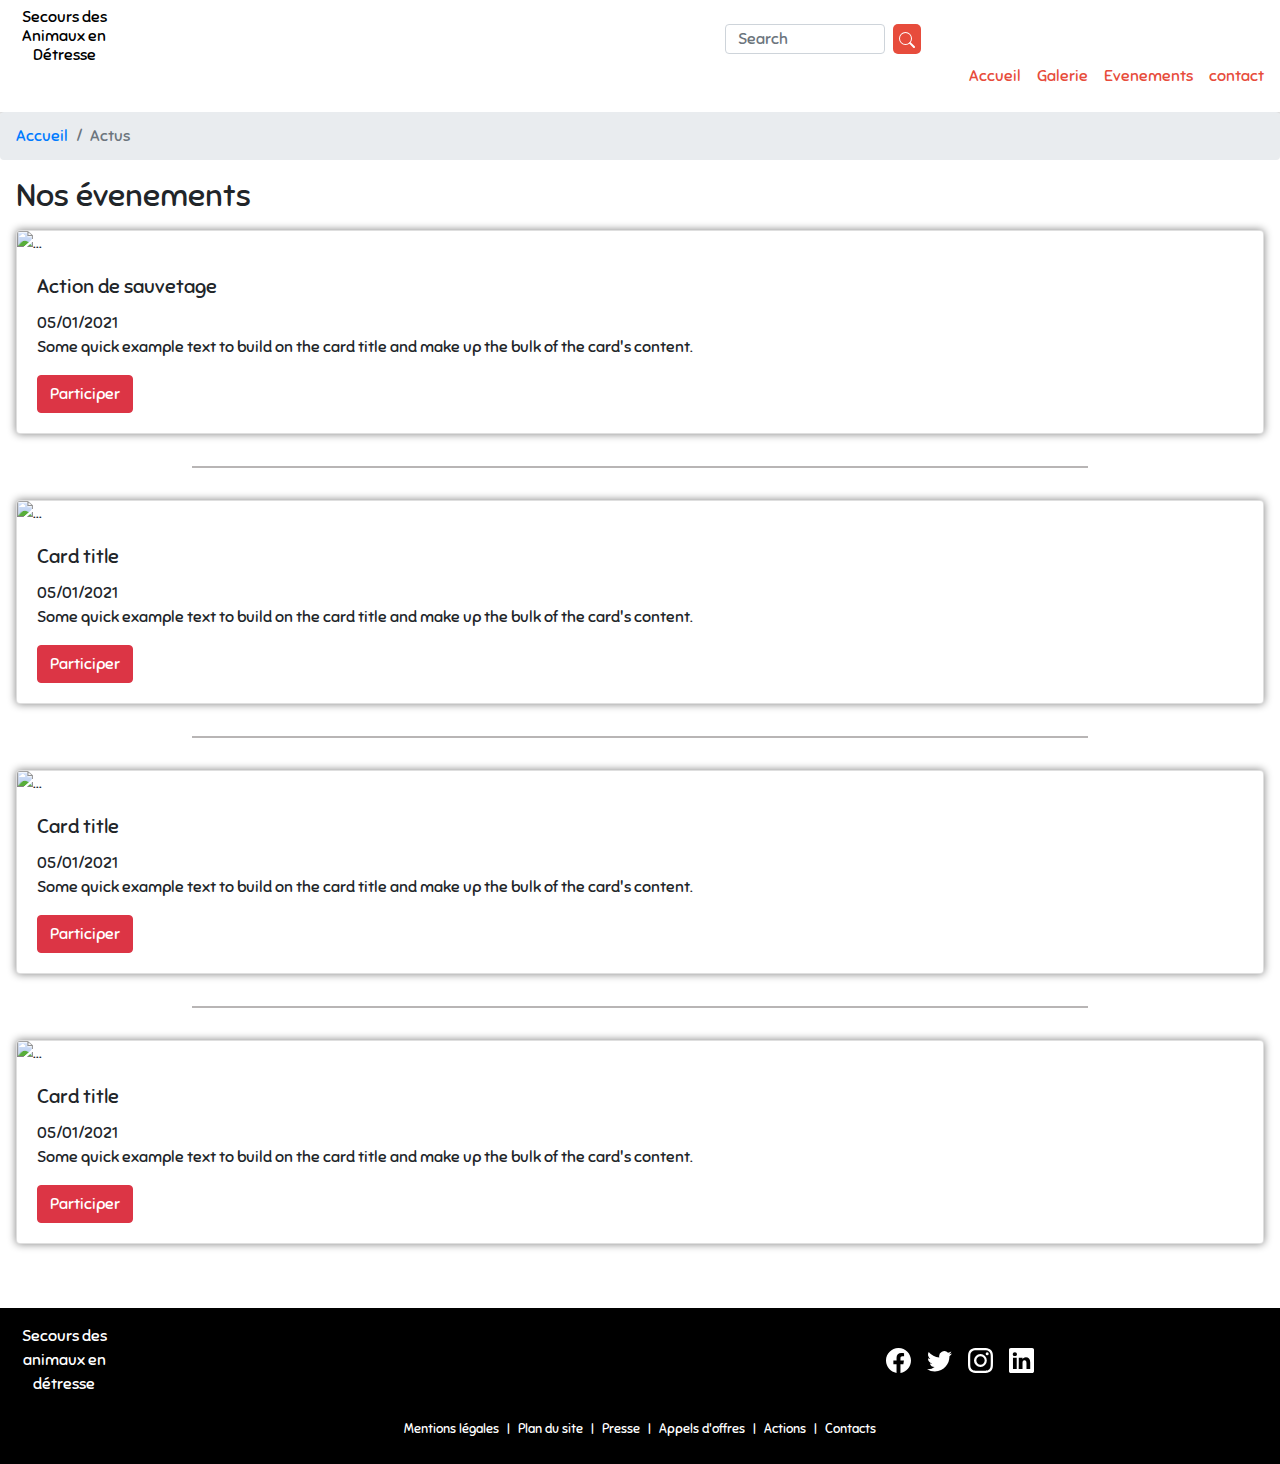
==== event.html @ 97ca10f9 "add 4 event cards" ====
<!DOCTYPE html>
<html lang="fr">
    <head>
        <meta charset="UTF-8">
        <meta name="viewport" content="width=device-width, initial-scale=1.0">
        <link rel="stylesheet" href="bootstrap.min.css">
        <link rel="stylesheet" href="style-event.css">
        <title>Secours des Animaux en Détresse</title>
    </head>
        <body>
            <header>
                <div class="container-fluid header-container">
                    <div class="row header ">
                        <div class="col d-flex justify-content-start title">
                            <a href="index.html"><h1 class="h6">Secours des Animaux en Détresse</h1></a>
                        </div>
                        <div class="col d-flex justify-content-end menu">
                            <form class="d-flex search-menu">
                                <input class="form-control me-2 search-bar" type="search" placeholder="Search" aria-label="Search">
                                <button class="search-button" type="submit"><svg xmlns="http://www.w3.org/2000/svg" width="16" height="16" fill="currentColor" class="bi bi-search" viewBox="0 0 16 16">
                                    <path fill-rule="evenodd" d="M10.442 10.442a1 1 0 0 1 1.415 0l3.85 3.85a1 1 0 0 1-1.414 1.415l-3.85-3.85a1 1 0 0 1 0-1.415z"/>
                                    <path fill-rule="evenodd" d="M6.5 12a5.5 5.5 0 1 0 0-11 5.5 5.5 0 0 0 0 11zM13 6.5a6.5 6.5 0 1 1-13 0 6.5 6.5 0 0 1 13 0z"/></svg>
                                </button>
                            </form>
                            <div class="navig">
                                <ul>
                                    <li><a href="index.html">Accueil</a></li>
                                    <li><a href="#">Galerie</a></li>
                                    <li><a href="event.html">Evenements</a></li>
                                    <li><a href="#">contact</a></li>
                                </ul>
                            </div>
                        </div>
                    </div>
                </div>
            </header>
            <nav style="--bs-breadcrumb-divider: '>';" aria-label="breadcrumb">
                <ol class="breadcrumb">
                  <li class="breadcrumb-item"><a href="#">Accueil</a></li>
                  <li class="breadcrumb-item active" aria-current="page">Actus</li>
                </ol>
            </nav>
            <main>
                <div class="container-fluid">
                    <div class="row">
                        <div class="col">
                            <h2 class="event-title">Nos évenements</h2>
                            <div class="card">
                                <img src="../Project-1/Images/animals-in-communities.jpg" class="card-img-top" alt="...">
                                <div class="card-body">
                                    <h5 class="card-title">Action de sauvetage</h5>
                                    <datetime>05/01/2021</datetime>
                                    <p class="card-text">Some quick example text to build on the card title and make up the bulk of the card's content.</p>
                                    <a href="#" class="btn btn-danger">Participer</a>
                                </div>
                            </div>
                            <div class="border-separator-2"></div>
                            <div class="card">
                                <img src="../Project-1/Images/world-animal-protection-office.jpg" class="card-img-top" alt="...">
                                <div class="card-body">
                                  <h5 class="card-title">Card title</h5>
                                  <datetime>05/01/2021</datetime>
                                  <p class="card-text">Some quick example text to build on the card title and make up the bulk of the card's content.</p>
                                  <a href="#" class="btn btn-danger">Participer</a>
                                </div>
                            </div>
                            <div class="border-separator-2"></div>
                            <div class="card">
                                <img src="../Project-1/Images/conference.JPG" class="card-img-top" alt="...">
                                <div class="card-body">
                                  <h5 class="card-title">Card title</h5>
                                  <datetime>05/01/2021</datetime>
                                  <p class="card-text">Some quick example text to build on the card title and make up the bulk of the card's content.</p>
                                  <a href="#" class="btn btn-danger">Participer</a>
                                </div>
                            </div>
                            <div class="border-separator-2"></div>
                            <div class="card">
                                <img src="../Project-1/Images/marathon.jpg" class="card-img-top" alt="...">
                                <div class="card-body">
                                  <h5 class="card-title">Card title</h5>
                                  <datetime>05/01/2021</datetime>
                                  <p class="card-text">Some quick example text to build on the card title and make up the bulk of the card's content.</p>
                                  <a href="#" class="btn btn-danger">Participer</a>
                                </div>
                            </div>
                        </div>
                    </div>
                </div>
            </main>
            <footer>
                <div class="container-fluid footer-1">
                    <div class="row justify-content-between row-footer">
                        <div class="col logo">
                            <p>Secours des animaux en détresse</p>
                        </div>
                        <div class="col social align-self-center">
                            <a href="#"><svg xmlns="http://www.w3.org/2000/svg" width="25" height="25" fill="currentColor" class="bi bi-facebook" viewBox="0 0 16 16">
                            <path fill-rule="evenodd" d="M16 8.049c0-4.446-3.582-8.05-8-8.05C3.58 0-.002 3.603-.002 8.05c0 4.017 2.926 7.347 6.75 7.951v-5.625h-2.03V8.05H6.75V6.275c0-2.017 
                            1.195-3.131 3.022-3.131.876 0 1.791.157 1.791.157v1.98h-1.009c-.993 0-1.303.621-1.303 1.258v1.51h2.218l-.354 2.326H9.25V16c3.824-.604 6.75-3.934 6.75-7.951z"/>
                            </svg></a>
                            <a href="#"><svg xmlns="http://www.w3.org/2000/svg" width="25" height="25" fill="currentColor" class="bi bi-twitter" viewBox="0 0 16 16">
                            <path d="M5.026 15c6.038 0 9.341-5.003 9.341-9.334 0-.14 0-.282-.006-.422A6.685 6.685 0 0 0 16 3.542a6.658 6.658 0 0 1-1.889.518 3.301 3.301 0 0 0 1.447-1.817 6.533 6.533 0 0 1-2.087.793A3.286 3.286 0 0 0 7.875 6.03a9.325 9.325 0 0 1-6.767-3.429 3.289 3.289 0 0 0 1.018 4.382A3.323 3.323 0 0 1 .64 6.575v.045a3.288 3.288 0 0 0 2.632 3.218 3.203 3.203 0 0 1-.865.115 3.23 3.23 0 0 1-.614-.057 3.283 3.283 0 0 0 3.067 2.277A6.588 6.588 0 0 1 .78 13.58a6.32 6.32 0 0 1-.78-.045A9.344 9.344 0 0 0 5.026 15z"/>
                            </svg></a>
                            <a href="#"><svg xmlns="http://www.w3.org/2000/svg" width="25" height="25" fill="currentColor" class="bi bi-instagram" viewBox="0 0 16 16">
                            <path d="M8 0C5.829 0 5.556.01 4.703.048 3.85.088 3.269.222 2.76.42a3.917 3.917 0 0 0-1.417.923A3.927 3.927 0 0 0 .42 2.76C.222 3.268.087 3.85.048 4.7.01 5.555 0 5.827 0 8.001c0 2.172.01 2.444.048 3.297.04.852.174 1.433.372 1.942.205.526.478.972.923 1.417.444.445.89.719 1.416.923.51.198 1.09.333 1.942.372C5.555 15.99 5.827 16 8 16s2.444-.01 3.298-.048c.851-.04 1.434-.174 1.943-.372a3.916 3.916 0 0 0 1.416-.923c.445-.445.718-.891.923-1.417.197-.509.332-1.09.372-1.942C15.99 10.445 16 10.173 16 8s-.01-2.445-.048-3.299c-.04-.851-.175-1.433-.372-1.941a3.926 3.926 0 0 0-.923-1.417A3.911 3.911 0 0 0 13.24.42c-.51-.198-1.092-.333-1.943-.372C10.443.01 10.172 0 7.998 0h.003zm-.717 1.442h.718c2.136 0 2.389.007 3.232.046.78.035 1.204.166 1.486.275.373.145.64.319.92.599.28.28.453.546.598.92.11.281.24.705.275 1.485.039.843.047 1.096.047 3.231s-.008 2.389-.047 3.232c-.035.78-.166 1.203-.275 1.485a2.47 2.47 0 0 1-.599.919c-.28.28-.546.453-.92.598-.28.11-.704.24-1.485.276-.843.038-1.096.047-3.232.047s-2.39-.009-3.233-.047c-.78-.036-1.203-.166-1.485-.276a2.478 2.478 0 0 1-.92-.598 2.48 2.48 0 0 1-.6-.92c-.109-.281-.24-.705-.275-1.485-.038-.843-.046-1.096-.046-3.233 0-2.136.008-2.388.046-3.231.036-.78.166-1.204.276-1.486.145-.373.319-.64.599-.92.28-.28.546-.453.92-.598.282-.11.705-.24 1.485-.276.738-.034 1.024-.044 2.515-.045v.002zm4.988 1.328a.96.96 0 1 0 0 1.92.96.96 0 0 0 0-1.92zm-4.27 1.122a4.109 4.109 0 1 0 0 8.217 4.109 4.109 0 0 0 0-8.217zm0 1.441a2.667 2.667 0 1 1 0 5.334 2.667 2.667 0 0 1 0-5.334z"/>
                            </svg></a>
                            <a href="#"><svg xmlns="http://www.w3.org/2000/svg" width="25" height="25" fill="currentColor" class="bi bi-linkedin" viewBox="0 0 16 16">
                            <path fill-rule="evenodd" d="M0 1.146C0 .513.526 0 1.175 0h13.65C15.474 0 16 .513 16 1.146v13.708c0 .633-.526 1.146-1.175 1.146H1.175C.526 16 0 15.487 0 14.854V1.146zm4.943 12.248V6.169H2.542v7.225h2.401zm-1.2-8.212c.837 0 1.358-.554 1.358-1.248-.015-.709-.52-1.248-1.342-1.248-.822 0-1.359.54-1.359 1.248 0 .694.521 1.248 1.327 1.248h.016zm4.908 8.212h-2.4s.03-6.547 0-7.225h2.4v1.023a5.54 5.54 0 0 0-.016.025h.016v-.025c.32-.493.89-1.193 2.165-1.193 1.58 0 2.764 1.033 2.764 3.252v4.143h-2.4V9.529c0-.972-.348-1.634-1.217-1.634-.664 0-1.059.447-1.233.878-.063.154-.079.37-.079.586v4.035z"/>
                            </svg></a>
                        </div>
                    </div>
                    <div class="row">
                        <div class="col footer">
                            <div class="foot-page">
                                <ul class="mention">
                                    <li><a href="#">Mentions légales</a></li>
                                    <span class="separator">|</span>
                                    <li><a href="#">Plan du site</a></li>
                                    <span class="separator">|</span>
                                    <li><a href="#">Presse</a></li>
                                    <span class="separator">|</span>
                                    <li><a href="#">Appels d'offres</a></li>
                                    <span class="separator">|</span>
                                    <li><a href="#">Actions</a></li>
                                    <span class="separator">|</span>
                                    <li><a href="#">Contacts</a></li>
                                </ul>
                            </div>
                        </div>
                    </div>
                </div>
                <div class="container-fluid footer-2">
                    <div class="row menu2">
                        <div class="col wrap-col">
                            <ul id="wrapper">
                                <li><a href="#"><svg xmlns="http://www.w3.org/2000/svg" width="25" height="25" fill="currentColor" class="bi bi-house-door-fill" viewBox="0 0 16 16">
                                    <path d="M6.5 10.995V14.5a.5.5 0 0 1-.5.5H2a.5.5 0 0 1-.5-.5v-7a.5.5 0 0 1 .146-.354l6-6a.5.5 0 0 1 .708 0l6 6a.5.5 0 0 1 .146.354v7a.5.5 0 0 
                                    1-.5.5h-4a.5.5 0 0 1-.5-.5V11c0-.25-.25-.5-.5-.5H7c-.25 0-.5.25-.5.495z"/>
                                    <path fill-rule="evenodd" d="M13 2.5V6l-2-2V2.5a.5.5 0 0 1 .5-.5h1a.5.5 0 0 1 .5.5z"/>
                                </svg></a>
                                    <ul>
                                        <li><a href="index.html">Accueil</a></li>
                                        <li><a href="#">Galerie</a></li>
                                        <li><a href="#">Evenements</a></li>
                                        <li><a href="#">Contact</a></li>
                                    </ul>
                                </li>
                            </ul>
                        </div>
                    </div>
                </div>
            </footer>
        </body>
    </html>
---- style-event.css ----
@import url('https://fonts.googleapis.com/css2?family=Sniglet&display=swap');

html,
body,
.title,
.menu2,
.logo,
.social{
    margin: 0;
    padding: 0;
    width: 100%;
    height: 100%;
}

body{
    font-family: 'Sniglet', cursive;
}

main{
    background-color: rgba(255, 255, 255, 0.939);
}

.col{
    margin: 0;
    padding: 0;
}


.header{
    display: flex;
    background-color: white;
    flex-wrap: nowrap;
    min-height: 5rem;
    box-shadow: grey 0px 0px 8px;
}

.title{
    max-width: 8rem;
    padding: 0.5rem;
    margin: 0;
    text-align: center;
    letter-spacing:0px;
    line-height: 0.5rem;
    background-color:white;
}


.title>a{
    color: #e74c3c;
    transition: all 0.6s;
}

.title>a:hover{
    transition: all 0.7s;
    text-decoration: none;
    text-shadow: #e74c3c 0px 0px 1px;
}

.menu{
    justify-items: end;
    margin-right: 0;
    min-width: 5rem;
    margin-top: 3rem;
    flex-wrap: wrap;
    padding: 0.5rem;    
}

.search-menu{
    margin-top: -2rem;
}

.search-bar{
    height: 30px;
    max-width: 10rem;
    min-width: 5rem;
    margin-right: 0.5rem;
}

.search-button{
    transition: all 500ms;
    justify-content: center;
    height: 30px;
    border-radius: 5px;
    border-style: none;
    background: #e74c3c;
    color: white;
}

.search-button:hover{
    background: rgb(85, 163, 7);
    transition: all 500ms;
}


.navig>ul{
    display: flex;
    list-style: none;
    margin-top: 0.5rem;
}


.navig>ul>li>a{
    color: #e74c3c;
    padding: 0.5rem;
    transition: all 0.6s;
}

.navig>ul>li>a:hover{
    transition: all 0.6s;
    text-decoration: none;
    border-radius: 5px;
    background: #e74c3c;
    color: white;
    text-shadow: white 0px 0px 2px;
    box-shadow: #e74c3c 0px 0px 5px;
}

.menu2{
    display: none;
}


.border-separator-2{
    border-bottom: rgb(184, 181, 181) 2px solid;
    width: 70%;
    margin: auto;
    margin-top: 2rem;
    margin-bottom: 2rem;
}

.footer-1{
    background-color: black;
    margin-top: 3rem;
}

.row-footer{
    padding-top: 1rem;
}


.logo p{
    text-align: center;
    width: 8rem;
    color: white;
    margin: 0;
}

.social{
    display: flex;
    justify-content: center;
}

.social svg{
    margin: 0.5rem;
    color: white;
}


.social{
    align-content: end;
}

.mention{
    display: flex;
    flex-wrap: wrap;
    justify-content: center;
    list-style: none;
    font-size: 0.8rem;
    margin-top: 1rem;
    padding-left: 0.7rem;
    padding-right: 0.7rem;
}

.mention li{
    padding: 0.5rem;
}

.mention li a{
    color: white;
}

.mention li a:hover{
    text-decoration: none;
}

.separator{
    align-self: center;
    color: white;
}


.card{
    margin: 1rem;
    box-shadow: grey 0px 0px 8px;
}

.event-title{
    margin-left: 1rem;
}


@media (max-width: 450px){

    body{
        position: relative;
    }
    
    .header{
        flex-wrap: wrap;
    }

    .title{
        min-width: 20%;
    }

   .main{
       margin-bottom: 1rem;
   }

    .navig{
        display: none;
    }

    .menu{
        align-content: center;
        flex-wrap: wrap;
        min-width: 50%;
        height: 3rem;
        align-items: center;
        margin-top: 0;
    }

    .search-menu{
        display: flex;
        margin: 0;
    }

    .search-bar{
        width: 8rem;
        margin-right:0.5rem;
    }

    .footer-2{
        position: fixed;
        bottom: 0;
        padding: 0;
    }


    .menu2{
        display: flex;
        z-index: 100;
        width: 100%;
        height: 100%;
    }

    .wrap-col{
        display: flex;
        justify-content: center;
        width: 100%;
    }

    #wrapper{
        list-style: none;
        text-align: center;
        padding: 0;
        margin-bottom: 0;
        width: 100%;
        height: auto;
    }

    #wrapper ul{
        overflow: hidden;
        max-height: 0rem;
    }


    #wrapper>li>a {
        display: block;
        padding: 0.5rem 4.05rem 0.5rem 4.05rem;
        color: #e74c3c;
        background-color: white;
        border-top: #e74c3c 1px solid;        
    }


    #wrapper li:hover ul {
        text-align: center;
        transition: all ease-out 0.35s;
        display: block;
        position: relative;
        max-height: 20rem;
        padding: 0;
    }

    #wrapper li:hover ul>li{
        list-style: none;
        padding: 0.5rem 2.6rem 0.5rem 2.6rem;
        border-bottom: white solid 1px;
        background: #e74c3c;
        border-top: #e74c3c 1px solid;
        
    }

    #wrapper li:hover li a{
        padding: 0;
        text-decoration: none;
        color: white;
    }

    #wrapper ul>li:hover{
        transition: all ease-out 0.08s;
        text-decoration: none;
        font-weight: bold;
        font-size: 1.2rem;
        text-shadow: white 0px 0px 2px;
    }

    #wrapper li li>a:hover{
        transition: all 0.35s;
        text-decoration: none;
        font-weight: bold;
    }

    .footer-1{
        margin-top: 3rem;
        margin-bottom: 2.7rem;
    }
    

}


@media (min-width: 576px){
    h1{
        color: black;
    }
}
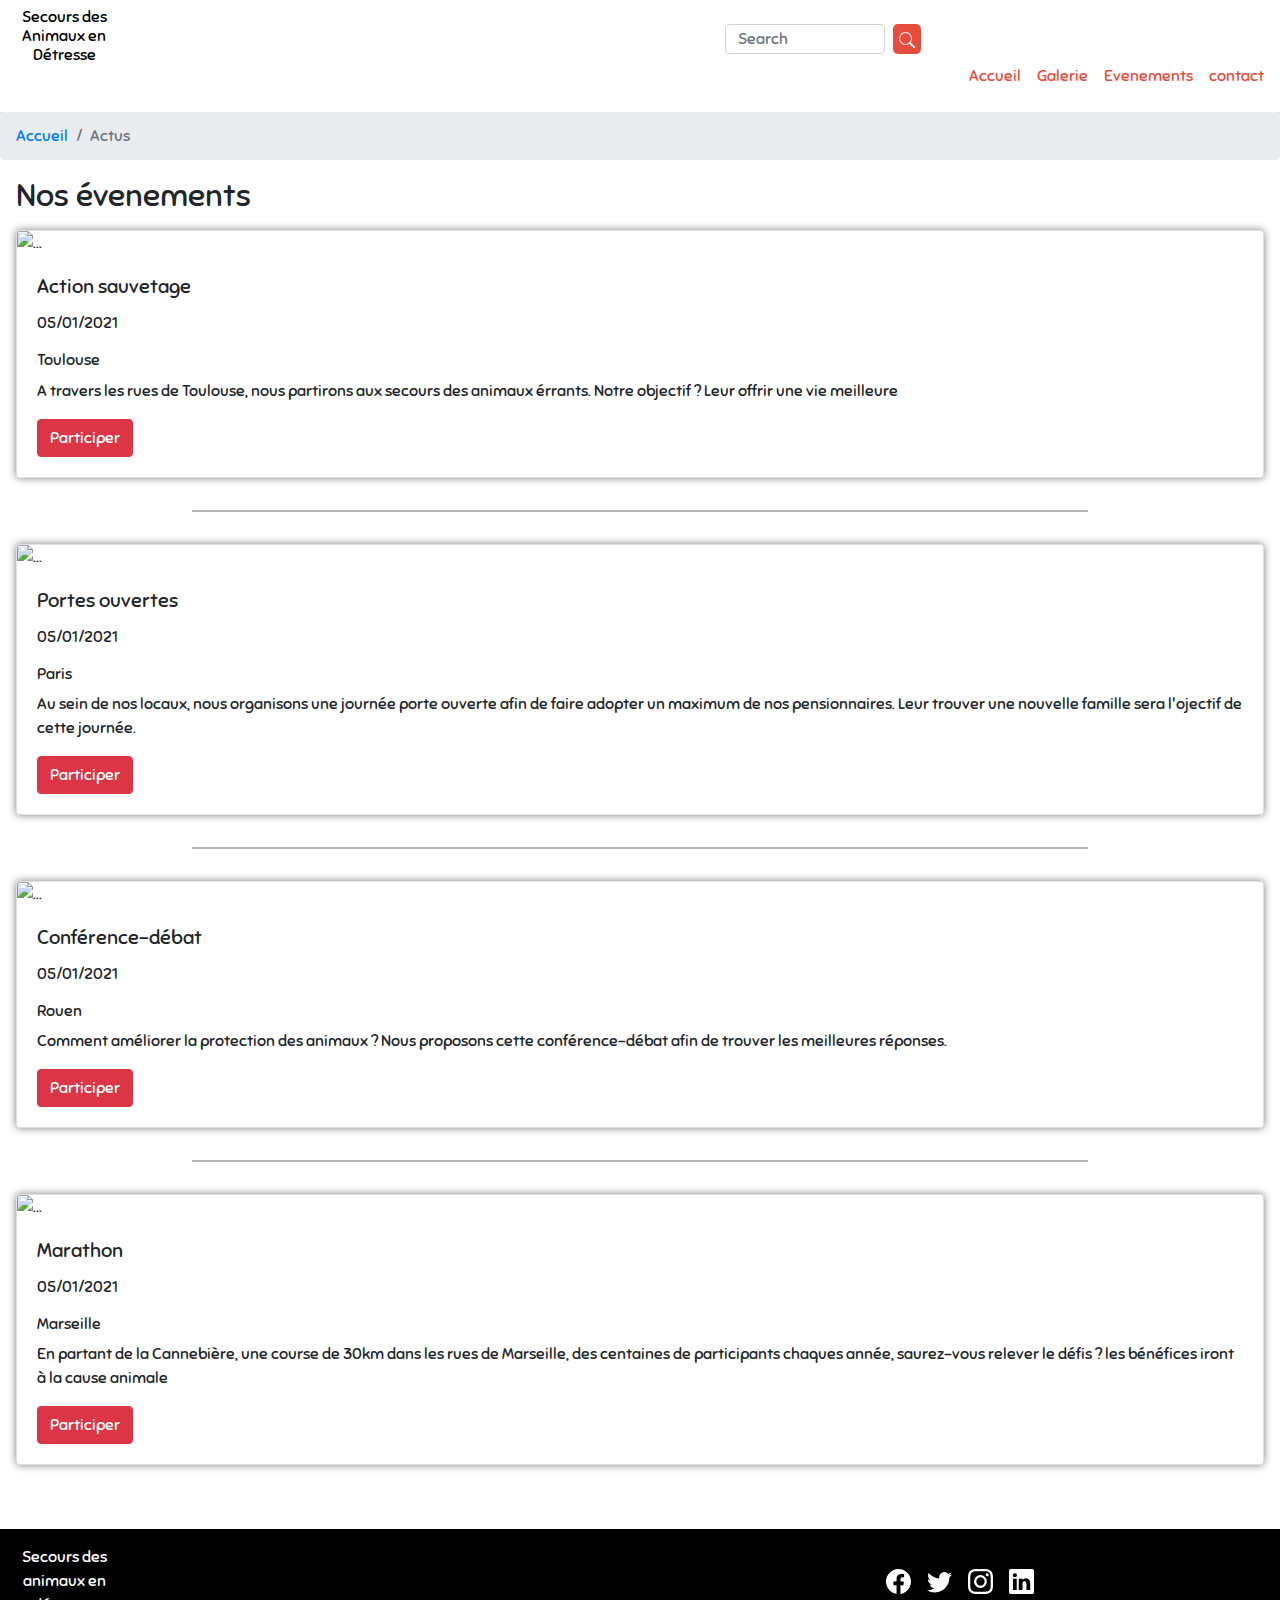
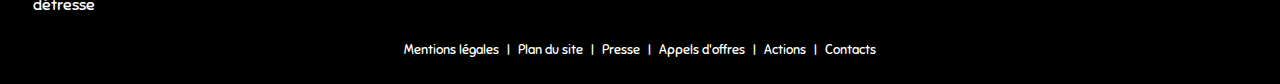
==== commit 05ad53d9: "make responsive format" ====
--- a/event.html
+++ b/event.html
@@ -48,9 +48,10 @@
                             <div class="card">
                                 <img src="../Project-1/Images/animals-in-communities.jpg" class="card-img-top" alt="...">
                                 <div class="card-body">
-                                    <h5 class="card-title">Action de sauvetage</h5>
+                                    <h5 class="card-title">Action sauvetage</h5>
                                     <datetime>05/01/2021</datetime>
-                                    <p class="card-text">Some quick example text to build on the card title and make up the bulk of the card's content.</p>
+                                    <p class="card-text"><h6>Toulouse</h6>A travers les rues de Toulouse, nous partirons aux secours des animaux érrants. Notre objectif ? 
+                                    Leur offrir une vie meilleure</p>
                                     <a href="#" class="btn btn-danger">Participer</a>
                                 </div>
                             </div>
@@ -58,9 +59,10 @@
                             <div class="card">
                                 <img src="../Project-1/Images/world-animal-protection-office.jpg" class="card-img-top" alt="...">
                                 <div class="card-body">
-                                  <h5 class="card-title">Card title</h5>
+                                  <h5 class="card-title">Portes ouvertes</h5>
                                   <datetime>05/01/2021</datetime>
-                                  <p class="card-text">Some quick example text to build on the card title and make up the bulk of the card's content.</p>
+                                  <p class="card-text"><h6>Paris</h6>Au sein de nos locaux, nous organisons une journée porte ouverte afin de faire adopter un maximum de nos pensionnaires. 
+                                Leur trouver une nouvelle famille sera l'ojectif de cette journée.</p>
                                   <a href="#" class="btn btn-danger">Participer</a>
                                 </div>
                             </div>
@@ -68,9 +70,9 @@
                             <div class="card">
                                 <img src="../Project-1/Images/conference.JPG" class="card-img-top" alt="...">
                                 <div class="card-body">
-                                  <h5 class="card-title">Card title</h5>
+                                  <h5 class="card-title">Conférence-débat</h5>
                                   <datetime>05/01/2021</datetime>
-                                  <p class="card-text">Some quick example text to build on the card title and make up the bulk of the card's content.</p>
+                                  <p class="card-text"><h6>Rouen</h6>Comment améliorer la protection des animaux ? Nous proposons cette conférence-débat afin de trouver les meilleures réponses.</p>
                                   <a href="#" class="btn btn-danger">Participer</a>
                                 </div>
                             </div>
@@ -78,9 +80,10 @@
                             <div class="card">
                                 <img src="../Project-1/Images/marathon.jpg" class="card-img-top" alt="...">
                                 <div class="card-body">
-                                  <h5 class="card-title">Card title</h5>
+                                  <h5 class="card-title">Marathon</h5>
                                   <datetime>05/01/2021</datetime>
-                                  <p class="card-text">Some quick example text to build on the card title and make up the bulk of the card's content.</p>
+                                  <p class="card-text"><h6>Marseille</h6>En partant de la Cannebière, une course de 30km dans les rues de Marseille, des centaines de participants chaques année, saurez-vous 
+                                relever le défis ? les bénéfices iront à la cause animale</p>
                                   <a href="#" class="btn btn-danger">Participer</a>
                                 </div>
                             </div>
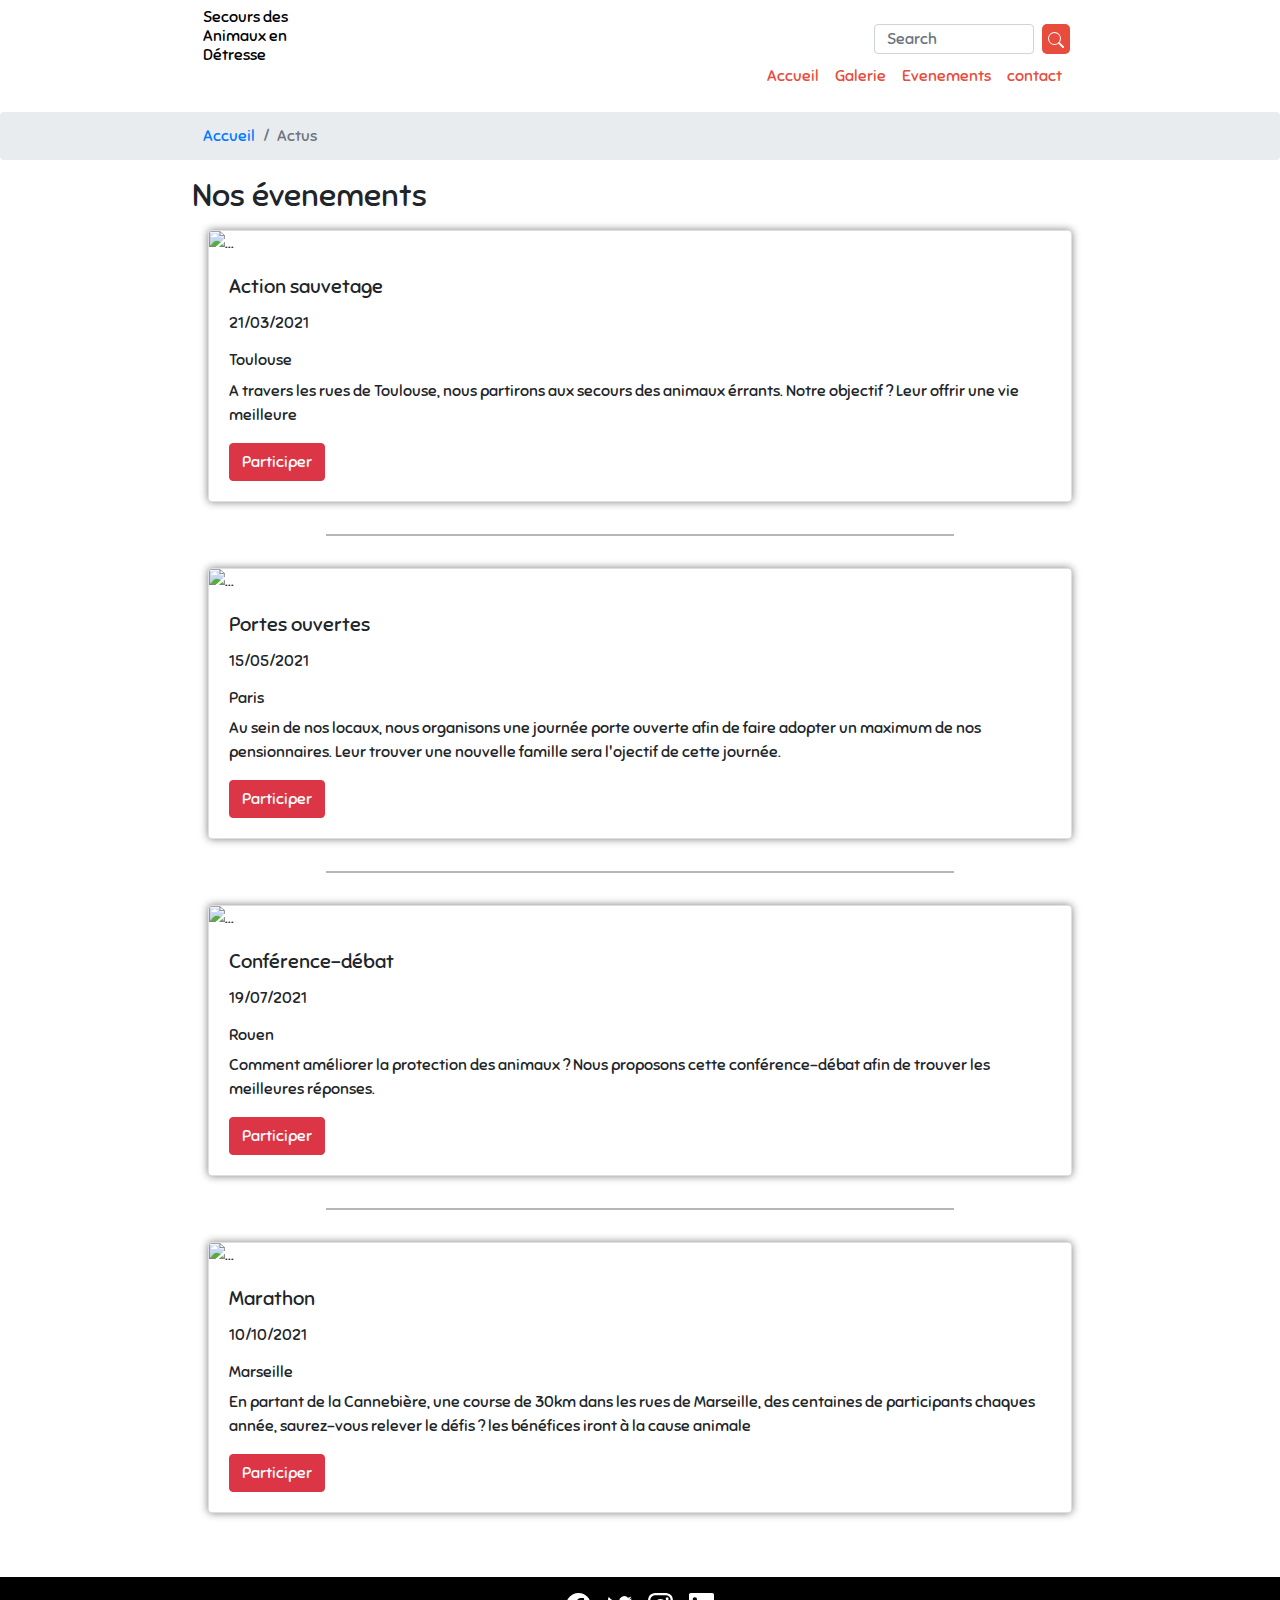
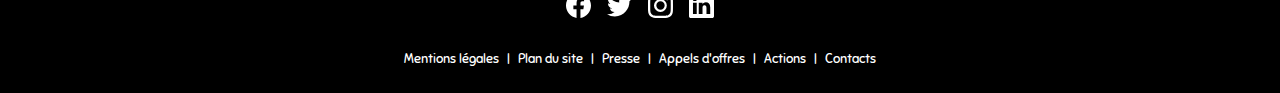
==== commit ab4d8dd7: "final version of footer" ====
--- a/event.html
+++ b/event.html
@@ -7,152 +7,151 @@
         <link rel="stylesheet" href="style-event.css">
         <title>Secours des Animaux en Détresse</title>
     </head>
-        <body>
-            <header>
-                <div class="container-fluid header-container">
-                    <div class="row header ">
-                        <div class="col d-flex justify-content-start title">
-                            <a href="index.html"><h1 class="h6">Secours des Animaux en Détresse</h1></a>
+    <body>
+        <header>
+            <div class="container-fluid header-container">
+                <div class="row justify-content-sm-between header ">
+                    <div class="col d-flex justify-content-start title">
+                        <a href="index.html"><h1 class="h6">Secours des Animaux en Détresse</h1></a>
+                    </div>
+                    <div class="col col-sm-2 d-flex justify-content-end menu">
+                        <form class="d-flex search-menu">
+                            <input class="form-control me-2 search-bar" type="search" placeholder="Search" aria-label="Search">
+                            <button class="search-button" type="submit"><svg xmlns="http://www.w3.org/2000/svg" width="16" height="16" fill="currentColor" class="bi bi-search" viewBox="0 0 16 16">
+                                <path fill-rule="evenodd" d="M10.442 10.442a1 1 0 0 1 1.415 0l3.85 3.85a1 1 0 0 1-1.414 1.415l-3.85-3.85a1 1 0 0 1 0-1.415z"/>
+                                <path fill-rule="evenodd" d="M6.5 12a5.5 5.5 0 1 0 0-11 5.5 5.5 0 0 0 0 11zM13 6.5a6.5 6.5 0 1 1-13 0 6.5 6.5 0 0 1 13 0z"/></svg>
+                            </button>
+                        </form>
+                        <div class="navig">
+                            <ul>
+                                <li><a href="index.html">Accueil</a></li>
+                                <li><a href="#">Galerie</a></li>
+                                <li><a href="event.html">Evenements</a></li>
+                                <li><a href="#">contact</a></li>
+                            </ul>
                         </div>
-                        <div class="col d-flex justify-content-end menu">
-                            <form class="d-flex search-menu">
-                                <input class="form-control me-2 search-bar" type="search" placeholder="Search" aria-label="Search">
-                                <button class="search-button" type="submit"><svg xmlns="http://www.w3.org/2000/svg" width="16" height="16" fill="currentColor" class="bi bi-search" viewBox="0 0 16 16">
-                                    <path fill-rule="evenodd" d="M10.442 10.442a1 1 0 0 1 1.415 0l3.85 3.85a1 1 0 0 1-1.414 1.415l-3.85-3.85a1 1 0 0 1 0-1.415z"/>
-                                    <path fill-rule="evenodd" d="M6.5 12a5.5 5.5 0 1 0 0-11 5.5 5.5 0 0 0 0 11zM13 6.5a6.5 6.5 0 1 1-13 0 6.5 6.5 0 0 1 13 0z"/></svg>
-                                </button>
-                            </form>
-                            <div class="navig">
+                    </div>
+                </div>
+            </div>
+        </header>
+        <nav style="--bs-breadcrumb-divider: '>';" aria-label="breadcrumb">
+            <ol class="breadcrumb">
+                <li class="breadcrumb-item"><a href="index.html">Accueil</a></li>
+                <li class="breadcrumb-item active" aria-current="page">Actus</li>
+            </ol>
+        </nav>
+        <main>
+            <div class="container-fluid header">
+                <div class="row">
+                    <div class="col">
+                        <h2 class="event-title">Nos évenements</h2>
+                        <div class="card">
+                            <img src="../Project-1/Images/animals-in-communities.jpg" class="card-img-top" alt="...">
+                            <div class="card-body">
+                                <h5 class="card-title">Action sauvetage</h5>
+                                <datetime>21/03/2021</datetime>
+                                <p class="card-text"><h6>Toulouse</h6>A travers les rues de Toulouse, nous partirons aux secours des animaux érrants. Notre objectif ? 
+                                Leur offrir une vie meilleure</p>
+                                <a href="#" class="btn btn-danger">Participer</a>
+                            </div>
+                        </div>
+                        <div class="border-separator-2"></div>
+                        <div class="card">
+                            <img src="../Project-1/Images/world-animal-protection-office.jpg" class="card-img-top" alt="...">
+                            <div class="card-body">
+                                <h5 class="card-title">Portes ouvertes</h5>
+                                <datetime>15/05/2021</datetime>
+                                <p class="card-text"><h6>Paris</h6>Au sein de nos locaux, nous organisons une journée porte ouverte afin de faire adopter un maximum de nos pensionnaires. 
+                                Leur trouver une nouvelle famille sera l'ojectif de cette journée.</p>
+                                <a href="#" class="btn btn-danger">Participer</a>
+                            </div>
+                        </div>
+                        <div class="border-separator-2"></div>
+                        <div class="card">
+                            <img src="../Project-1/Images/conference.JPG" class="card-img-top" alt="...">
+                            <div class="card-body">
+                                <h5 class="card-title">Conférence-débat</h5>
+                                <datetime>19/07/2021</datetime>
+                                <p class="card-text"><h6>Rouen</h6>Comment améliorer la protection des animaux ? Nous proposons cette conférence-débat afin de trouver les meilleures réponses.</p>
+                                <a href="#" class="btn btn-danger">Participer</a>
+                            </div>
+                        </div>
+                        <div class="border-separator-2"></div>
+                        <div class="card">
+                            <img src="../Project-1/Images/marathon.jpg" class="card-img-top" alt="...">
+                            <div class="card-body">
+                                <h5 class="card-title">Marathon</h5>
+                                <datetime>10/10/2021</datetime>
+                                <p class="card-text"><h6>Marseille</h6>En partant de la Cannebière, une course de 30km dans les rues de Marseille, des centaines de participants chaques année, saurez-vous 
+                                relever le défis ? les bénéfices iront à la cause animale</p>
+                                <a href="#" class="btn btn-danger">Participer</a>
+                            </div>
+                        </div>
+                    </div>
+                </div>
+            </div>
+        </main>
+        <footer>
+            <div class="container-fluid footer-1">
+                <div class="row justify-content-between row-footer-1">
+                    <div class="col">
+                    <div class="social">
+                        <a href="#"><svg xmlns="http://www.w3.org/2000/svg" width="25" height="25" fill="currentColor" class="bi bi-facebook" viewBox="0 0 16 16">
+                        <path fill-rule="evenodd" d="M16 8.049c0-4.446-3.582-8.05-8-8.05C3.58 0-.002 3.603-.002 8.05c0 4.017 2.926 7.347 6.75 7.951v-5.625h-2.03V8.05H6.75V6.275c0-2.017 
+                        1.195-3.131 3.022-3.131.876 0 1.791.157 1.791.157v1.98h-1.009c-.993 0-1.303.621-1.303 1.258v1.51h2.218l-.354 2.326H9.25V16c3.824-.604 6.75-3.934 6.75-7.951z"/>
+                        </svg></a>
+                        <a href="#"><svg xmlns="http://www.w3.org/2000/svg" width="25" height="25" fill="currentColor" class="bi bi-twitter" viewBox="0 0 16 16">
+                        <path d="M5.026 15c6.038 0 9.341-5.003 9.341-9.334 0-.14 0-.282-.006-.422A6.685 6.685 0 0 0 16 3.542a6.658 6.658 0 0 1-1.889.518 3.301 3.301 0 0 0 1.447-1.817 6.533 6.533 0 0 1-2.087.793A3.286 3.286 0 0 0 7.875 6.03a9.325 9.325 0 0 1-6.767-3.429 3.289 3.289 0 0 0 1.018 4.382A3.323 3.323 0 0 1 .64 6.575v.045a3.288 3.288 0 0 0 2.632 3.218 3.203 3.203 0 0 1-.865.115 3.23 3.23 0 0 1-.614-.057 3.283 3.283 0 0 0 3.067 2.277A6.588 6.588 0 0 1 .78 13.58a6.32 6.32 0 0 1-.78-.045A9.344 9.344 0 0 0 5.026 15z"/>
+                        </svg></a>
+                        <a href="#"><svg xmlns="http://www.w3.org/2000/svg" width="25" height="25" fill="currentColor" class="bi bi-instagram" viewBox="0 0 16 16">
+                        <path d="M8 0C5.829 0 5.556.01 4.703.048 3.85.088 3.269.222 2.76.42a3.917 3.917 0 0 0-1.417.923A3.927 3.927 0 0 0 .42 2.76C.222 3.268.087 3.85.048 4.7.01 5.555 0 5.827 0 8.001c0 2.172.01 2.444.048 3.297.04.852.174 1.433.372 1.942.205.526.478.972.923 1.417.444.445.89.719 1.416.923.51.198 1.09.333 1.942.372C5.555 15.99 5.827 16 8 16s2.444-.01 3.298-.048c.851-.04 1.434-.174 1.943-.372a3.916 3.916 0 0 0 1.416-.923c.445-.445.718-.891.923-1.417.197-.509.332-1.09.372-1.942C15.99 10.445 16 10.173 16 8s-.01-2.445-.048-3.299c-.04-.851-.175-1.433-.372-1.941a3.926 3.926 0 0 0-.923-1.417A3.911 3.911 0 0 0 13.24.42c-.51-.198-1.092-.333-1.943-.372C10.443.01 10.172 0 7.998 0h.003zm-.717 1.442h.718c2.136 0 2.389.007 3.232.046.78.035 1.204.166 1.486.275.373.145.64.319.92.599.28.28.453.546.598.92.11.281.24.705.275 1.485.039.843.047 1.096.047 3.231s-.008 2.389-.047 3.232c-.035.78-.166 1.203-.275 1.485a2.47 2.47 0 0 1-.599.919c-.28.28-.546.453-.92.598-.28.11-.704.24-1.485.276-.843.038-1.096.047-3.232.047s-2.39-.009-3.233-.047c-.78-.036-1.203-.166-1.485-.276a2.478 2.478 0 0 1-.92-.598 2.48 2.48 0 0 1-.6-.92c-.109-.281-.24-.705-.275-1.485-.038-.843-.046-1.096-.046-3.233 0-2.136.008-2.388.046-3.231.036-.78.166-1.204.276-1.486.145-.373.319-.64.599-.92.28-.28.546-.453.92-.598.282-.11.705-.24 1.485-.276.738-.034 1.024-.044 2.515-.045v.002zm4.988 1.328a.96.96 0 1 0 0 1.92.96.96 0 0 0 0-1.92zm-4.27 1.122a4.109 4.109 0 1 0 0 8.217 4.109 4.109 0 0 0 0-8.217zm0 1.441a2.667 2.667 0 1 1 0 5.334 2.667 2.667 0 0 1 0-5.334z"/>
+                        </svg></a>
+                        <a href="#"><svg xmlns="http://www.w3.org/2000/svg" width="25" height="25" fill="currentColor" class="bi bi-linkedin" viewBox="0 0 16 16">
+                        <path fill-rule="evenodd" d="M0 1.146C0 .513.526 0 1.175 0h13.65C15.474 0 16 .513 16 1.146v13.708c0 .633-.526 1.146-1.175 1.146H1.175C.526 16 0 15.487 0 14.854V1.146zm4.943 12.248V6.169H2.542v7.225h2.401zm-1.2-8.212c.837 0 1.358-.554 1.358-1.248-.015-.709-.52-1.248-1.342-1.248-.822 0-1.359.54-1.359 1.248 0 .694.521 1.248 1.327 1.248h.016zm4.908 8.212h-2.4s.03-6.547 0-7.225h2.4v1.023a5.54 5.54 0 0 0-.016.025h.016v-.025c.32-.493.89-1.193 2.165-1.193 1.58 0 2.764 1.033 2.764 3.252v4.143h-2.4V9.529c0-.972-.348-1.634-1.217-1.634-.664 0-1.059.447-1.233.878-.063.154-.079.37-.079.586v4.035z"/>
+                        </svg></a>
+                    </div>
+                </div>
+            </div>
+                <div class="row row-footer-2">
+                    <div class="col footer">
+                        <div class="foot-page">
+                            <ul class="mention">
+                                <li><a href="#">Mentions légales</a></li>
+                                <span class="separator">|</span>
+                                <li><a href="#">Plan du site</a></li>
+                                <span class="separator">|</span>
+                                <li><a href="#">Presse</a></li>
+                                <span class="separator">|</span>
+                                <li><a href="#">Appels d'offres</a></li>
+                                <span class="separator">|</span>
+                                <li><a href="#">Actions</a></li>
+                                <span class="separator">|</span>
+                                <li><a href="#">Contacts</a></li>
+                            </ul>
+                        </div>
+                    </div>
+                </div>
+            </div>
+            <div class="container-fluid footer-2">
+                <div class="row menu2">
+                    <div class="col wrap-col">
+                        <ul id="wrapper">
+                            <li><a href="#"><svg xmlns="http://www.w3.org/2000/svg" width="25" height="25" fill="currentColor" class="bi bi-house-door-fill" viewBox="0 0 16 16">
+                                <path d="M6.5 10.995V14.5a.5.5 0 0 1-.5.5H2a.5.5 0 0 1-.5-.5v-7a.5.5 0 0 1 .146-.354l6-6a.5.5 0 0 1 .708 0l6 6a.5.5 0 0 1 .146.354v7a.5.5 0 0 
+                                1-.5.5h-4a.5.5 0 0 1-.5-.5V11c0-.25-.25-.5-.5-.5H7c-.25 0-.5.25-.5.495z"/>
+                                <path fill-rule="evenodd" d="M13 2.5V6l-2-2V2.5a.5.5 0 0 1 .5-.5h1a.5.5 0 0 1 .5.5z"/>
+                            </svg></a>
                                 <ul>
                                     <li><a href="index.html">Accueil</a></li>
                                     <li><a href="#">Galerie</a></li>
                                     <li><a href="event.html">Evenements</a></li>
-                                    <li><a href="#">contact</a></li>
+                                    <li><a href="#">Contact</a></li>
                                 </ul>
-                            </div>
-                        </div>
+                            </li>
+                        </ul>
                     </div>
                 </div>
-            </header>
-            <nav style="--bs-breadcrumb-divider: '>';" aria-label="breadcrumb">
-                <ol class="breadcrumb">
-                  <li class="breadcrumb-item"><a href="#">Accueil</a></li>
-                  <li class="breadcrumb-item active" aria-current="page">Actus</li>
-                </ol>
-            </nav>
-            <main>
-                <div class="container-fluid">
-                    <div class="row">
-                        <div class="col">
-                            <h2 class="event-title">Nos évenements</h2>
-                            <div class="card">
-                                <img src="../Project-1/Images/animals-in-communities.jpg" class="card-img-top" alt="...">
-                                <div class="card-body">
-                                    <h5 class="card-title">Action sauvetage</h5>
-                                    <datetime>05/01/2021</datetime>
-                                    <p class="card-text"><h6>Toulouse</h6>A travers les rues de Toulouse, nous partirons aux secours des animaux érrants. Notre objectif ? 
-                                    Leur offrir une vie meilleure</p>
-                                    <a href="#" class="btn btn-danger">Participer</a>
-                                </div>
-                            </div>
-                            <div class="border-separator-2"></div>
-                            <div class="card">
-                                <img src="../Project-1/Images/world-animal-protection-office.jpg" class="card-img-top" alt="...">
-                                <div class="card-body">
-                                  <h5 class="card-title">Portes ouvertes</h5>
-                                  <datetime>05/01/2021</datetime>
-                                  <p class="card-text"><h6>Paris</h6>Au sein de nos locaux, nous organisons une journée porte ouverte afin de faire adopter un maximum de nos pensionnaires. 
-                                Leur trouver une nouvelle famille sera l'ojectif de cette journée.</p>
-                                  <a href="#" class="btn btn-danger">Participer</a>
-                                </div>
-                            </div>
-                            <div class="border-separator-2"></div>
-                            <div class="card">
-                                <img src="../Project-1/Images/conference.JPG" class="card-img-top" alt="...">
-                                <div class="card-body">
-                                  <h5 class="card-title">Conférence-débat</h5>
-                                  <datetime>05/01/2021</datetime>
-                                  <p class="card-text"><h6>Rouen</h6>Comment améliorer la protection des animaux ? Nous proposons cette conférence-débat afin de trouver les meilleures réponses.</p>
-                                  <a href="#" class="btn btn-danger">Participer</a>
-                                </div>
-                            </div>
-                            <div class="border-separator-2"></div>
-                            <div class="card">
-                                <img src="../Project-1/Images/marathon.jpg" class="card-img-top" alt="...">
-                                <div class="card-body">
-                                  <h5 class="card-title">Marathon</h5>
-                                  <datetime>05/01/2021</datetime>
-                                  <p class="card-text"><h6>Marseille</h6>En partant de la Cannebière, une course de 30km dans les rues de Marseille, des centaines de participants chaques année, saurez-vous 
-                                relever le défis ? les bénéfices iront à la cause animale</p>
-                                  <a href="#" class="btn btn-danger">Participer</a>
-                                </div>
-                            </div>
-                        </div>
-                    </div>
-                </div>
-            </main>
-            <footer>
-                <div class="container-fluid footer-1">
-                    <div class="row justify-content-between row-footer">
-                        <div class="col logo">
-                            <p>Secours des animaux en détresse</p>
-                        </div>
-                        <div class="col social align-self-center">
-                            <a href="#"><svg xmlns="http://www.w3.org/2000/svg" width="25" height="25" fill="currentColor" class="bi bi-facebook" viewBox="0 0 16 16">
-                            <path fill-rule="evenodd" d="M16 8.049c0-4.446-3.582-8.05-8-8.05C3.58 0-.002 3.603-.002 8.05c0 4.017 2.926 7.347 6.75 7.951v-5.625h-2.03V8.05H6.75V6.275c0-2.017 
-                            1.195-3.131 3.022-3.131.876 0 1.791.157 1.791.157v1.98h-1.009c-.993 0-1.303.621-1.303 1.258v1.51h2.218l-.354 2.326H9.25V16c3.824-.604 6.75-3.934 6.75-7.951z"/>
-                            </svg></a>
-                            <a href="#"><svg xmlns="http://www.w3.org/2000/svg" width="25" height="25" fill="currentColor" class="bi bi-twitter" viewBox="0 0 16 16">
-                            <path d="M5.026 15c6.038 0 9.341-5.003 9.341-9.334 0-.14 0-.282-.006-.422A6.685 6.685 0 0 0 16 3.542a6.658 6.658 0 0 1-1.889.518 3.301 3.301 0 0 0 1.447-1.817 6.533 6.533 0 0 1-2.087.793A3.286 3.286 0 0 0 7.875 6.03a9.325 9.325 0 0 1-6.767-3.429 3.289 3.289 0 0 0 1.018 4.382A3.323 3.323 0 0 1 .64 6.575v.045a3.288 3.288 0 0 0 2.632 3.218 3.203 3.203 0 0 1-.865.115 3.23 3.23 0 0 1-.614-.057 3.283 3.283 0 0 0 3.067 2.277A6.588 6.588 0 0 1 .78 13.58a6.32 6.32 0 0 1-.78-.045A9.344 9.344 0 0 0 5.026 15z"/>
-                            </svg></a>
-                            <a href="#"><svg xmlns="http://www.w3.org/2000/svg" width="25" height="25" fill="currentColor" class="bi bi-instagram" viewBox="0 0 16 16">
-                            <path d="M8 0C5.829 0 5.556.01 4.703.048 3.85.088 3.269.222 2.76.42a3.917 3.917 0 0 0-1.417.923A3.927 3.927 0 0 0 .42 2.76C.222 3.268.087 3.85.048 4.7.01 5.555 0 5.827 0 8.001c0 2.172.01 2.444.048 3.297.04.852.174 1.433.372 1.942.205.526.478.972.923 1.417.444.445.89.719 1.416.923.51.198 1.09.333 1.942.372C5.555 15.99 5.827 16 8 16s2.444-.01 3.298-.048c.851-.04 1.434-.174 1.943-.372a3.916 3.916 0 0 0 1.416-.923c.445-.445.718-.891.923-1.417.197-.509.332-1.09.372-1.942C15.99 10.445 16 10.173 16 8s-.01-2.445-.048-3.299c-.04-.851-.175-1.433-.372-1.941a3.926 3.926 0 0 0-.923-1.417A3.911 3.911 0 0 0 13.24.42c-.51-.198-1.092-.333-1.943-.372C10.443.01 10.172 0 7.998 0h.003zm-.717 1.442h.718c2.136 0 2.389.007 3.232.046.78.035 1.204.166 1.486.275.373.145.64.319.92.599.28.28.453.546.598.92.11.281.24.705.275 1.485.039.843.047 1.096.047 3.231s-.008 2.389-.047 3.232c-.035.78-.166 1.203-.275 1.485a2.47 2.47 0 0 1-.599.919c-.28.28-.546.453-.92.598-.28.11-.704.24-1.485.276-.843.038-1.096.047-3.232.047s-2.39-.009-3.233-.047c-.78-.036-1.203-.166-1.485-.276a2.478 2.478 0 0 1-.92-.598 2.48 2.48 0 0 1-.6-.92c-.109-.281-.24-.705-.275-1.485-.038-.843-.046-1.096-.046-3.233 0-2.136.008-2.388.046-3.231.036-.78.166-1.204.276-1.486.145-.373.319-.64.599-.92.28-.28.546-.453.92-.598.282-.11.705-.24 1.485-.276.738-.034 1.024-.044 2.515-.045v.002zm4.988 1.328a.96.96 0 1 0 0 1.92.96.96 0 0 0 0-1.92zm-4.27 1.122a4.109 4.109 0 1 0 0 8.217 4.109 4.109 0 0 0 0-8.217zm0 1.441a2.667 2.667 0 1 1 0 5.334 2.667 2.667 0 0 1 0-5.334z"/>
-                            </svg></a>
-                            <a href="#"><svg xmlns="http://www.w3.org/2000/svg" width="25" height="25" fill="currentColor" class="bi bi-linkedin" viewBox="0 0 16 16">
-                            <path fill-rule="evenodd" d="M0 1.146C0 .513.526 0 1.175 0h13.65C15.474 0 16 .513 16 1.146v13.708c0 .633-.526 1.146-1.175 1.146H1.175C.526 16 0 15.487 0 14.854V1.146zm4.943 12.248V6.169H2.542v7.225h2.401zm-1.2-8.212c.837 0 1.358-.554 1.358-1.248-.015-.709-.52-1.248-1.342-1.248-.822 0-1.359.54-1.359 1.248 0 .694.521 1.248 1.327 1.248h.016zm4.908 8.212h-2.4s.03-6.547 0-7.225h2.4v1.023a5.54 5.54 0 0 0-.016.025h.016v-.025c.32-.493.89-1.193 2.165-1.193 1.58 0 2.764 1.033 2.764 3.252v4.143h-2.4V9.529c0-.972-.348-1.634-1.217-1.634-.664 0-1.059.447-1.233.878-.063.154-.079.37-.079.586v4.035z"/>
-                            </svg></a>
-                        </div>
-                    </div>
-                    <div class="row">
-                        <div class="col footer">
-                            <div class="foot-page">
-                                <ul class="mention">
-                                    <li><a href="#">Mentions légales</a></li>
-                                    <span class="separator">|</span>
-                                    <li><a href="#">Plan du site</a></li>
-                                    <span class="separator">|</span>
-                                    <li><a href="#">Presse</a></li>
-                                    <span class="separator">|</span>
-                                    <li><a href="#">Appels d'offres</a></li>
-                                    <span class="separator">|</span>
-                                    <li><a href="#">Actions</a></li>
-                                    <span class="separator">|</span>
-                                    <li><a href="#">Contacts</a></li>
-                                </ul>
-                            </div>
-                        </div>
-                    </div>
-                </div>
-                <div class="container-fluid footer-2">
-                    <div class="row menu2">
-                        <div class="col wrap-col">
-                            <ul id="wrapper">
-                                <li><a href="#"><svg xmlns="http://www.w3.org/2000/svg" width="25" height="25" fill="currentColor" class="bi bi-house-door-fill" viewBox="0 0 16 16">
-                                    <path d="M6.5 10.995V14.5a.5.5 0 0 1-.5.5H2a.5.5 0 0 1-.5-.5v-7a.5.5 0 0 1 .146-.354l6-6a.5.5 0 0 1 .708 0l6 6a.5.5 0 0 1 .146.354v7a.5.5 0 0 
-                                    1-.5.5h-4a.5.5 0 0 1-.5-.5V11c0-.25-.25-.5-.5-.5H7c-.25 0-.5.25-.5.495z"/>
-                                    <path fill-rule="evenodd" d="M13 2.5V6l-2-2V2.5a.5.5 0 0 1 .5-.5h1a.5.5 0 0 1 .5.5z"/>
-                                </svg></a>
-                                    <ul>
-                                        <li><a href="index.html">Accueil</a></li>
-                                        <li><a href="#">Galerie</a></li>
-                                        <li><a href="#">Evenements</a></li>
-                                        <li><a href="#">Contact</a></li>
-                                    </ul>
-                                </li>
-                            </ul>
-                        </div>
-                    </div>
-                </div>
-            </footer>
-        </body>
-    </html>+            </div>
+        </footer>
+    </body>
+</html>--- a/style-event.css
+++ b/style-event.css
@@ -137,6 +137,10 @@
     padding-top: 1rem;
 }
 
+.row-footer-1{
+    padding-top: 0.5rem;
+}
+
 
 .logo p{
     text-align: center;
@@ -194,9 +198,7 @@
     box-shadow: grey 0px 0px 8px;
 }
 
-.event-title{
-    margin-left: 1rem;
-}
+
 
 
 @media (max-width: 450px){
@@ -335,4 +337,57 @@
     h1{
         color: black;
     }
+    .search-bar{
+        min-width: 10rem;
+    }
+
+    .title{
+        text-align: left;
+    }
+
+}
+
+@media (min-width: 992px) {
+    .main,
+    .header{
+        width: 70%;
+    }
+
+    .header{
+        margin: auto;
+        box-shadow: none;
+    }
+
+    .breadcrumb-item{
+        margin-left: 15%;
+    }
+
+    .breadcrumb .active{
+        margin-left: 0;
+    }
+
+    .title{
+        padding-left: 0;
+    }
+
+
+
+
+}
+
+@media (min-width: 1400px) {
+    .main,
+    .header{
+        width: 50%;
+    }
+
+    .title{
+        margin-top: 1rem;
+    }
+
+
+    .breadcrumb-item{
+        margin-left: 25%;
+    }
+
 }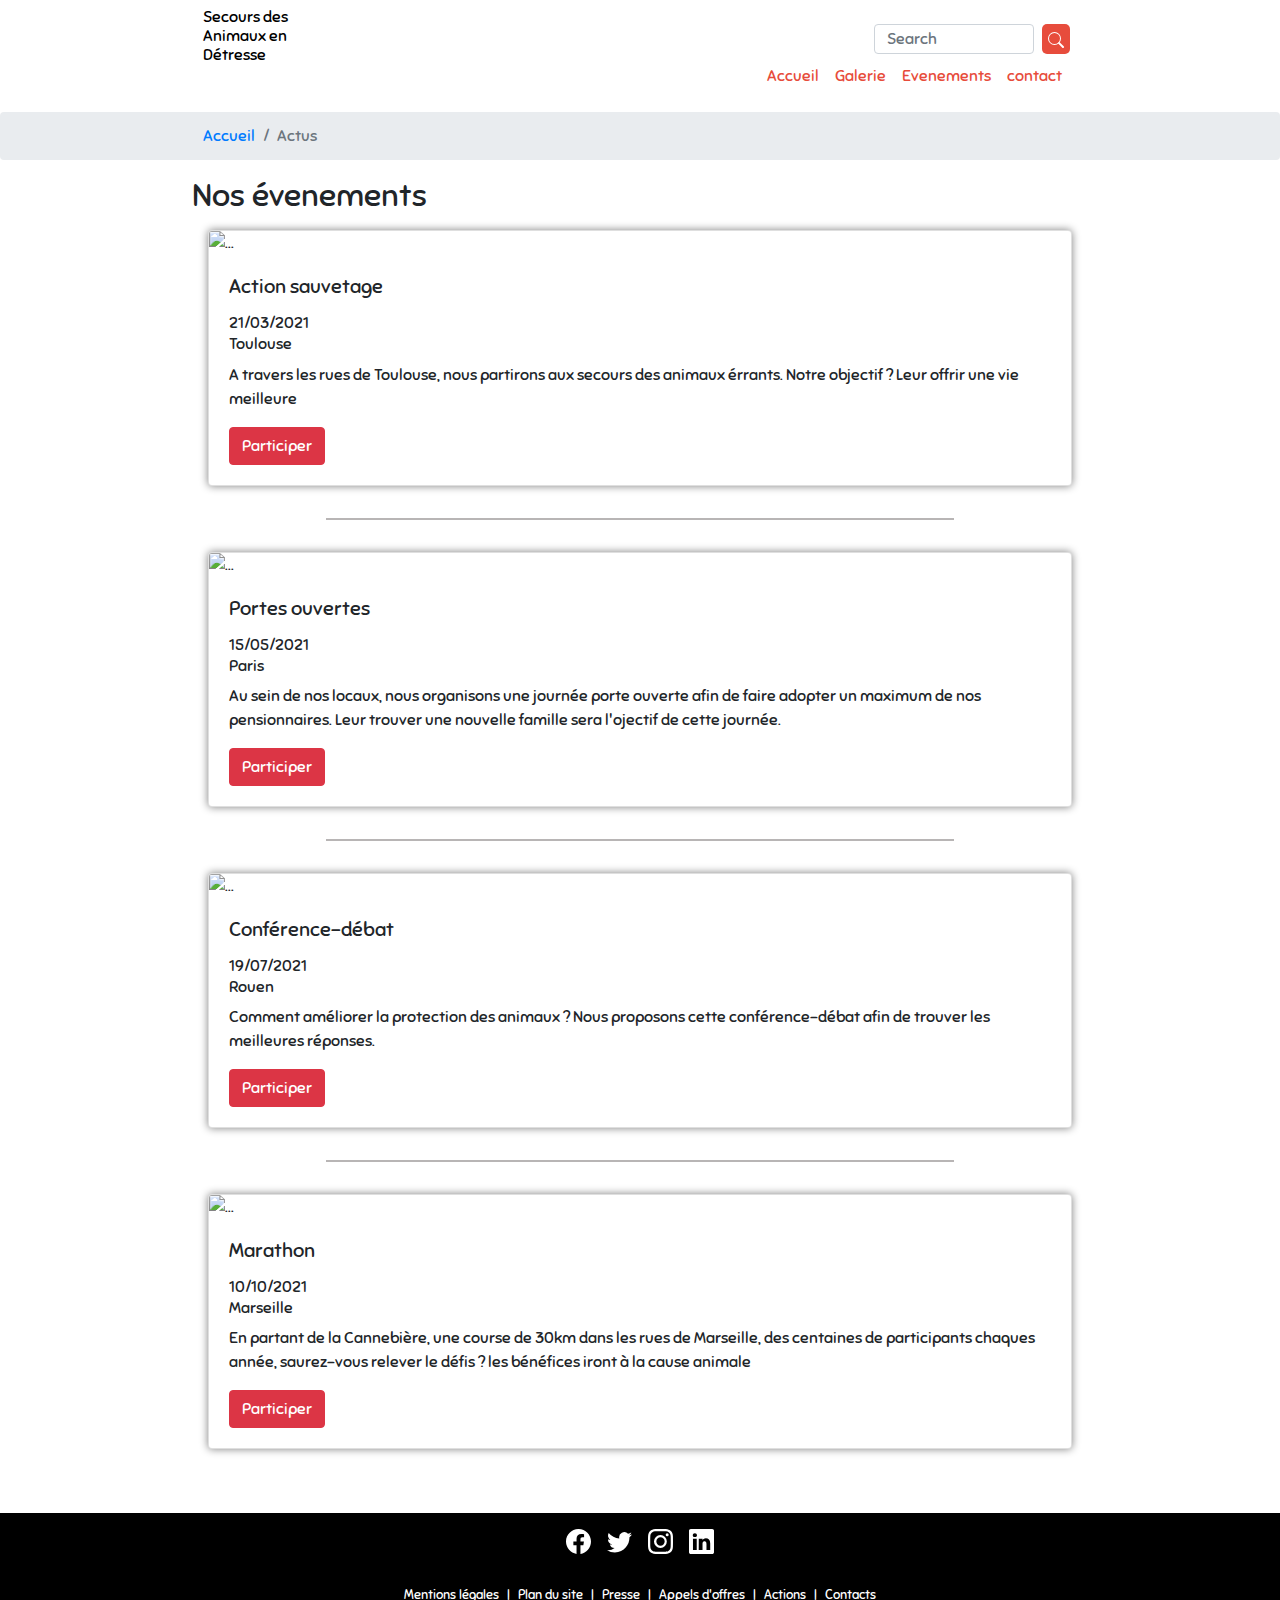
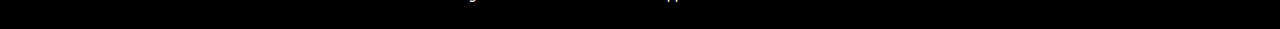
==== commit a3f2857d: "Add semantic balises" ====
--- a/event.html
+++ b/event.html
@@ -1,100 +1,110 @@
 <!DOCTYPE html>
 <html lang="fr">
-    <head>
-        <meta charset="UTF-8">
-        <meta name="viewport" content="width=device-width, initial-scale=1.0">
-        <link rel="stylesheet" href="bootstrap.min.css">
-        <link rel="stylesheet" href="style-event.css">
-        <title>Secours des Animaux en Détresse</title>
-    </head>
-    <body>
-        <header>
-            <div class="container-fluid header-container">
-                <div class="row justify-content-sm-between header ">
-                    <div class="col d-flex justify-content-start title">
-                        <a href="index.html"><h1 class="h6">Secours des Animaux en Détresse</h1></a>
-                    </div>
-                    <div class="col col-sm-2 d-flex justify-content-end menu">
-                        <form class="d-flex search-menu">
-                            <input class="form-control me-2 search-bar" type="search" placeholder="Search" aria-label="Search">
-                            <button class="search-button" type="submit"><svg xmlns="http://www.w3.org/2000/svg" width="16" height="16" fill="currentColor" class="bi bi-search" viewBox="0 0 16 16">
+
+<head>
+    <meta charset="UTF-8">
+    <meta type="description" content="Evenements relatifs a l'association du secours des animaux en détresse">
+    <meta name="viewport" content="width=device-width, initial-scale=1.0">
+    <link rel="stylesheet" href="bootstrap.min.css">
+    <link rel="stylesheet" href="style-event.css">
+    <title>Secours des Animaux en Détresse</title>
+</head>
+
+<body>
+    <header>
+        <div class="container-fluid header-container">
+            <div class="row justify-content-sm-between header ">
+                <div class="col d-flex justify-content-start title">
+                    <a href="index.html">
+                        <h1 class="h6">Secours des Animaux en Détresse</h1>
+                    </a>
+                </div>
+                <div class="col col-sm-2 d-flex justify-content-end menu">
+                    <form class="d-flex search-menu">
+                        <input class="form-control me-2 search-bar" type="search" placeholder="Search" aria-label="Search">
+                        <button class="search-button" type="submit"><svg xmlns="http://www.w3.org/2000/svg" width="16" height="16" fill="currentColor" class="bi bi-search" viewBox="0 0 16 16">
                                 <path fill-rule="evenodd" d="M10.442 10.442a1 1 0 0 1 1.415 0l3.85 3.85a1 1 0 0 1-1.414 1.415l-3.85-3.85a1 1 0 0 1 0-1.415z"/>
                                 <path fill-rule="evenodd" d="M6.5 12a5.5 5.5 0 1 0 0-11 5.5 5.5 0 0 0 0 11zM13 6.5a6.5 6.5 0 1 1-13 0 6.5 6.5 0 0 1 13 0z"/></svg>
                             </button>
-                        </form>
-                        <div class="navig">
-                            <ul>
-                                <li><a href="index.html">Accueil</a></li>
-                                <li><a href="#">Galerie</a></li>
-                                <li><a href="event.html">Evenements</a></li>
-                                <li><a href="#">contact</a></li>
-                            </ul>
+                    </form>
+                    <div class="navig">
+                        <ul>
+                            <li><a href="index.html">Accueil</a></li>
+                            <li><a href="#">Galerie</a></li>
+                            <li><a href="event.html">Evenements</a></li>
+                            <li><a href="#">contact</a></li>
+                        </ul>
+                    </div>
+                </div>
+            </div>
+        </div>
+    </header>
+    <nav style="--bs-breadcrumb-divider: '>';" aria-label="breadcrumb">
+        <ol class="breadcrumb">
+            <li class="breadcrumb-item"><a href="index.html">Accueil</a></li>
+            <li class="breadcrumb-item active" aria-current="page">Actus</li>
+        </ol>
+    </nav>
+    <main>
+        <div class="container-fluid header">
+            <div class="row">
+                <div class="col">
+                    <h2 class="event-title">Nos évenements</h2>
+                    <div class="card">
+                        <img src="../Project-1/Images/animals-in-communities.jpg" class="card-img-top" alt="..." />
+                        <div itemscope itemtype="http://schema.org/Event" class="card-body">
+                            <h5 itemprop="name" class="card-title">Action sauvetage</h5>
+                            <datetime itemprop="startDate" content="2021-03-21">21/03/2021</datetime>
+                            <span itemprop="location" itemscope itemtype="http://schema.org/Place">
+                            <span itemprop="address" itemscope itemtype="http://schema.org/PostalAddress"><h6 itemprop="addressLocality">Toulouse</h6></span></span>
+                            <p itemprop="description" class="card-text">A travers les rues de Toulouse, nous partirons aux secours des animaux érrants. Notre objectif ? Leur offrir une vie meilleure</p>
+                            <a href="#" class="btn btn-danger">Participer</a>
+                        </div>
+                    </div>
+                    <div class="border-separator-2"></div>
+                    <div class="card">
+                        <img src="../Project-1/Images/world-animal-protection-office.jpg" class="card-img-top" alt="..." />
+                        <div itemscope itemtype="http://schema.org/Event" class="card-body">
+                            <h5 itemprop="name" class="card-title">Portes ouvertes</h5>
+                            <datetime itemprop="startDate" content="2021-05-15">15/05/2021</datetime>
+                            <span itemprop="location" itemscope itemtype="http://schema.org/Place">
+                            <span itemprop="address" itemscope itemtype="http://schema.org/PostalAddress"><h6 itemprop="addressLocality">Paris</h6></span></span>
+                            <p itemprop="description" class="card-text">Au sein de nos locaux, nous organisons une journée porte ouverte afin de faire adopter un maximum de nos pensionnaires. Leur trouver une nouvelle famille sera l'ojectif de cette journée.</p>
+                            <a href="#" class="btn btn-danger">Participer</a>
+                        </div>
+                    </div>
+                    <div class="border-separator-2"></div>
+                    <div class="card">
+                        <img src="../Project-1/Images/conference.JPG" class="card-img-top" alt="..." />
+                        <div itemscope itemtype="http://schema.org/Event" class="card-body">
+                            <h5 itemprop="name" class="card-title">Conférence-débat</h5>
+                            <datetime itemprop="startDate" content="2021-07-19">19/07/2021</datetime>
+                            <span itemprop="location" itemscope itemtype="http://schema.org/Place">
+                            <span itemprop="address" itemscope itemtype="http://schema.org/PostalAddress"><h6 itemprop="addressLocality">Rouen</h6></span></span>
+                            <p itemprop="description" class="card-text">Comment améliorer la protection des animaux ? Nous proposons cette conférence-débat afin de trouver les meilleures réponses.</p>
+                            <a href="#" class="btn btn-danger">Participer</a>
+                        </div>
+                    </div>
+                    <div class="border-separator-2"></div>
+                    <div class="card">
+                        <img src="../Project-1/Images/marathon.jpg" class="card-img-top" alt="..." />
+                        <div itemscope itemtype="http://schema.org/Event" class="card-body">
+                            <h5 itemprop="name" class="card-title">Marathon</h5>
+                            <datetime itemprop="startDate" content="2021-10-10">10/10/2021</datetime>
+                            <span itemprop="location" itemscope itemtype="http://schema.org/Place">
+                            <span itemprop="address" itemscope itemtype="http://schema.org/PostalAddress"><h6 itemprop="addressLocality">Marseille</h6></span></span>
+                            <p itemprop="description" class="card-text">En partant de la Cannebière, une course de 30km dans les rues de Marseille, des centaines de participants chaques année, saurez-vous relever le défis ? les bénéfices iront à la cause animale</p>
+                            <a href="#" class="btn btn-danger">Participer</a>
                         </div>
                     </div>
                 </div>
             </div>
-        </header>
-        <nav style="--bs-breadcrumb-divider: '>';" aria-label="breadcrumb">
-            <ol class="breadcrumb">
-                <li class="breadcrumb-item"><a href="index.html">Accueil</a></li>
-                <li class="breadcrumb-item active" aria-current="page">Actus</li>
-            </ol>
-        </nav>
-        <main>
-            <div class="container-fluid header">
-                <div class="row">
-                    <div class="col">
-                        <h2 class="event-title">Nos évenements</h2>
-                        <div class="card">
-                            <img src="../Project-1/Images/animals-in-communities.jpg" class="card-img-top" alt="...">
-                            <div class="card-body">
-                                <h5 class="card-title">Action sauvetage</h5>
-                                <datetime>21/03/2021</datetime>
-                                <p class="card-text"><h6>Toulouse</h6>A travers les rues de Toulouse, nous partirons aux secours des animaux érrants. Notre objectif ? 
-                                Leur offrir une vie meilleure</p>
-                                <a href="#" class="btn btn-danger">Participer</a>
-                            </div>
-                        </div>
-                        <div class="border-separator-2"></div>
-                        <div class="card">
-                            <img src="../Project-1/Images/world-animal-protection-office.jpg" class="card-img-top" alt="...">
-                            <div class="card-body">
-                                <h5 class="card-title">Portes ouvertes</h5>
-                                <datetime>15/05/2021</datetime>
-                                <p class="card-text"><h6>Paris</h6>Au sein de nos locaux, nous organisons une journée porte ouverte afin de faire adopter un maximum de nos pensionnaires. 
-                                Leur trouver une nouvelle famille sera l'ojectif de cette journée.</p>
-                                <a href="#" class="btn btn-danger">Participer</a>
-                            </div>
-                        </div>
-                        <div class="border-separator-2"></div>
-                        <div class="card">
-                            <img src="../Project-1/Images/conference.JPG" class="card-img-top" alt="...">
-                            <div class="card-body">
-                                <h5 class="card-title">Conférence-débat</h5>
-                                <datetime>19/07/2021</datetime>
-                                <p class="card-text"><h6>Rouen</h6>Comment améliorer la protection des animaux ? Nous proposons cette conférence-débat afin de trouver les meilleures réponses.</p>
-                                <a href="#" class="btn btn-danger">Participer</a>
-                            </div>
-                        </div>
-                        <div class="border-separator-2"></div>
-                        <div class="card">
-                            <img src="../Project-1/Images/marathon.jpg" class="card-img-top" alt="...">
-                            <div class="card-body">
-                                <h5 class="card-title">Marathon</h5>
-                                <datetime>10/10/2021</datetime>
-                                <p class="card-text"><h6>Marseille</h6>En partant de la Cannebière, une course de 30km dans les rues de Marseille, des centaines de participants chaques année, saurez-vous 
-                                relever le défis ? les bénéfices iront à la cause animale</p>
-                                <a href="#" class="btn btn-danger">Participer</a>
-                            </div>
-                        </div>
-                    </div>
-                </div>
-            </div>
-        </main>
-        <footer>
-            <div class="container-fluid footer-1">
-                <div class="row justify-content-between row-footer-1">
-                    <div class="col">
+        </div>
+    </main>
+    <footer>
+        <div class="container-fluid footer-1">
+            <div class="row justify-content-between row-footer-1">
+                <div class="col">
                     <div class="social">
                         <a href="#"><svg xmlns="http://www.w3.org/2000/svg" width="25" height="25" fill="currentColor" class="bi bi-facebook" viewBox="0 0 16 16">
                         <path fill-rule="evenodd" d="M16 8.049c0-4.446-3.582-8.05-8-8.05C3.58 0-.002 3.603-.002 8.05c0 4.017 2.926 7.347 6.75 7.951v-5.625h-2.03V8.05H6.75V6.275c0-2.017 
@@ -112,46 +122,47 @@
                     </div>
                 </div>
             </div>
-                <div class="row row-footer-2">
-                    <div class="col footer">
-                        <div class="foot-page">
-                            <ul class="mention">
-                                <li><a href="#">Mentions légales</a></li>
-                                <span class="separator">|</span>
-                                <li><a href="#">Plan du site</a></li>
-                                <span class="separator">|</span>
-                                <li><a href="#">Presse</a></li>
-                                <span class="separator">|</span>
-                                <li><a href="#">Appels d'offres</a></li>
-                                <span class="separator">|</span>
-                                <li><a href="#">Actions</a></li>
-                                <span class="separator">|</span>
-                                <li><a href="#">Contacts</a></li>
-                            </ul>
-                        </div>
+            <div class="row row-footer-2">
+                <div class="col footer">
+                    <div class="foot-page">
+                        <ul class="mention">
+                            <li><a href="#">Mentions légales</a></li>
+                            <span class="separator">|</span>
+                            <li><a href="#">Plan du site</a></li>
+                            <span class="separator">|</span>
+                            <li><a href="#">Presse</a></li>
+                            <span class="separator">|</span>
+                            <li><a href="#">Appels d'offres</a></li>
+                            <span class="separator">|</span>
+                            <li><a href="#">Actions</a></li>
+                            <span class="separator">|</span>
+                            <li><a href="#">Contacts</a></li>
+                        </ul>
                     </div>
                 </div>
             </div>
-            <div class="container-fluid footer-2">
-                <div class="row menu2">
-                    <div class="col wrap-col">
-                        <ul id="wrapper">
-                            <li><a href="#"><svg xmlns="http://www.w3.org/2000/svg" width="25" height="25" fill="currentColor" class="bi bi-house-door-fill" viewBox="0 0 16 16">
+        </div>
+        <div class="container-fluid footer-2">
+            <div class="row menu2">
+                <div class="col wrap-col">
+                    <ul id="wrapper">
+                        <li><a href="#"><svg xmlns="http://www.w3.org/2000/svg" width="25" height="25" fill="currentColor" class="bi bi-house-door-fill" viewBox="0 0 16 16">
                                 <path d="M6.5 10.995V14.5a.5.5 0 0 1-.5.5H2a.5.5 0 0 1-.5-.5v-7a.5.5 0 0 1 .146-.354l6-6a.5.5 0 0 1 .708 0l6 6a.5.5 0 0 1 .146.354v7a.5.5 0 0 
                                 1-.5.5h-4a.5.5 0 0 1-.5-.5V11c0-.25-.25-.5-.5-.5H7c-.25 0-.5.25-.5.495z"/>
                                 <path fill-rule="evenodd" d="M13 2.5V6l-2-2V2.5a.5.5 0 0 1 .5-.5h1a.5.5 0 0 1 .5.5z"/>
                             </svg></a>
-                                <ul>
-                                    <li><a href="index.html">Accueil</a></li>
-                                    <li><a href="#">Galerie</a></li>
-                                    <li><a href="event.html">Evenements</a></li>
-                                    <li><a href="#">Contact</a></li>
-                                </ul>
-                            </li>
-                        </ul>
-                    </div>
+                            <ul>
+                                <li><a href="index.html">Accueil</a></li>
+                                <li><a href="#">Galerie</a></li>
+                                <li><a href="event.html">Evenements</a></li>
+                                <li><a href="#">Contact</a></li>
+                            </ul>
+                        </li>
+                    </ul>
                 </div>
             </div>
-        </footer>
-    </body>
+        </div>
+    </footer>
+</body>
+
 </html>--- a/style-event.css
+++ b/style-event.css
@@ -1,32 +1,30 @@
 @import url('https://fonts.googleapis.com/css2?family=Sniglet&display=swap');
-
 html,
 body,
 .title,
 .menu2,
 .logo,
-.social{
+.social {
     margin: 0;
     padding: 0;
     width: 100%;
     height: 100%;
 }
 
-body{
+body {
     font-family: 'Sniglet', cursive;
 }
 
-main{
+main {
     background-color: rgba(255, 255, 255, 0.939);
 }
 
-.col{
+.col {
     margin: 0;
     padding: 0;
 }
 
-
-.header{
+.header {
     display: flex;
     background-color: white;
     flex-wrap: nowrap;
@@ -34,49 +32,48 @@
     box-shadow: grey 0px 0px 8px;
 }
 
-.title{
+.title {
     max-width: 8rem;
     padding: 0.5rem;
     margin: 0;
     text-align: center;
-    letter-spacing:0px;
+    letter-spacing: 0px;
     line-height: 0.5rem;
-    background-color:white;
-}
-
-
-.title>a{
+    background-color: white;
+}
+
+.title>a {
     color: #e74c3c;
     transition: all 0.6s;
 }
 
-.title>a:hover{
+.title>a:hover {
     transition: all 0.7s;
     text-decoration: none;
     text-shadow: #e74c3c 0px 0px 1px;
 }
 
-.menu{
+.menu {
     justify-items: end;
     margin-right: 0;
     min-width: 5rem;
     margin-top: 3rem;
     flex-wrap: wrap;
-    padding: 0.5rem;    
-}
-
-.search-menu{
+    padding: 0.5rem;
+}
+
+.search-menu {
     margin-top: -2rem;
 }
 
-.search-bar{
+.search-bar {
     height: 30px;
     max-width: 10rem;
     min-width: 5rem;
     margin-right: 0.5rem;
 }
 
-.search-button{
+.search-button {
     transition: all 500ms;
     justify-content: center;
     height: 30px;
@@ -86,26 +83,24 @@
     color: white;
 }
 
-.search-button:hover{
+.search-button:hover {
     background: rgb(85, 163, 7);
     transition: all 500ms;
 }
 
-
-.navig>ul{
+.navig>ul {
     display: flex;
     list-style: none;
     margin-top: 0.5rem;
 }
 
-
-.navig>ul>li>a{
+.navig>ul>li>a {
     color: #e74c3c;
     padding: 0.5rem;
     transition: all 0.6s;
 }
 
-.navig>ul>li>a:hover{
+.navig>ul>li>a:hover {
     transition: all 0.6s;
     text-decoration: none;
     border-radius: 5px;
@@ -115,12 +110,11 @@
     box-shadow: #e74c3c 0px 0px 5px;
 }
 
-.menu2{
+.menu2 {
     display: none;
 }
 
-
-.border-separator-2{
+.border-separator-2 {
     border-bottom: rgb(184, 181, 181) 2px solid;
     width: 70%;
     margin: auto;
@@ -128,43 +122,41 @@
     margin-bottom: 2rem;
 }
 
-.footer-1{
+.footer-1 {
     background-color: black;
     margin-top: 3rem;
 }
 
-.row-footer{
+.row-footer {
     padding-top: 1rem;
 }
 
-.row-footer-1{
+.row-footer-1 {
     padding-top: 0.5rem;
 }
 
-
-.logo p{
+.logo p {
     text-align: center;
     width: 8rem;
     color: white;
     margin: 0;
 }
 
-.social{
+.social {
     display: flex;
     justify-content: center;
 }
 
-.social svg{
+.social svg {
     margin: 0.5rem;
     color: white;
 }
 
-
-.social{
+.social {
     align-content: end;
 }
 
-.mention{
+.mention {
     display: flex;
     flex-wrap: wrap;
     justify-content: center;
@@ -175,55 +167,45 @@
     padding-right: 0.7rem;
 }
 
-.mention li{
+.mention li {
     padding: 0.5rem;
 }
 
-.mention li a{
-    color: white;
-}
-
-.mention li a:hover{
+.mention li a {
+    color: white;
+}
+
+.mention li a:hover {
     text-decoration: none;
 }
 
-.separator{
+.separator {
     align-self: center;
     color: white;
 }
 
-
-.card{
+.card {
     margin: 1rem;
     box-shadow: grey 0px 0px 8px;
 }
 
-
-
-
-@media (max-width: 450px){
-
-    body{
+@media (max-width: 450px) {
+    body {
         position: relative;
     }
-    
-    .header{
+    .header {
         flex-wrap: wrap;
     }
-
-    .title{
+    .title {
         min-width: 20%;
     }
-
-   .main{
-       margin-bottom: 1rem;
-   }
-
-    .navig{
+    .main {
+        margin-bottom: 1rem;
+    }
+    .navig {
         display: none;
     }
-
-    .menu{
+    .menu {
         align-content: center;
         flex-wrap: wrap;
         min-width: 50%;
@@ -231,38 +213,31 @@
         align-items: center;
         margin-top: 0;
     }
-
-    .search-menu{
+    .search-menu {
         display: flex;
         margin: 0;
     }
-
-    .search-bar{
+    .search-bar {
         width: 8rem;
-        margin-right:0.5rem;
-    }
-
-    .footer-2{
+        margin-right: 0.5rem;
+    }
+    .footer-2 {
         position: fixed;
         bottom: 0;
         padding: 0;
     }
-
-
-    .menu2{
+    .menu2 {
         display: flex;
         z-index: 100;
         width: 100%;
         height: 100%;
     }
-
-    .wrap-col{
+    .wrap-col {
         display: flex;
         justify-content: center;
         width: 100%;
     }
-
-    #wrapper{
+    #wrapper {
         list-style: none;
         text-align: center;
         padding: 0;
@@ -270,22 +245,17 @@
         width: 100%;
         height: auto;
     }
-
-    #wrapper ul{
+    #wrapper ul {
         overflow: hidden;
         max-height: 0rem;
     }
-
-
     #wrapper>li>a {
         display: block;
         padding: 0.5rem 4.05rem 0.5rem 4.05rem;
         color: #e74c3c;
         background-color: white;
-        border-top: #e74c3c 1px solid;        
-    }
-
-
+        border-top: #e74c3c 1px solid;
+    }
     #wrapper li:hover ul {
         text-align: center;
         transition: all ease-out 0.35s;
@@ -294,100 +264,77 @@
         max-height: 20rem;
         padding: 0;
     }
-
-    #wrapper li:hover ul>li{
+    #wrapper li:hover ul>li {
         list-style: none;
         padding: 0.5rem 2.6rem 0.5rem 2.6rem;
         border-bottom: white solid 1px;
         background: #e74c3c;
         border-top: #e74c3c 1px solid;
-        
-    }
-
-    #wrapper li:hover li a{
+    }
+    #wrapper li:hover li a {
         padding: 0;
         text-decoration: none;
         color: white;
     }
-
-    #wrapper ul>li:hover{
+    #wrapper ul>li:hover {
         transition: all ease-out 0.08s;
         text-decoration: none;
         font-weight: bold;
         font-size: 1.2rem;
         text-shadow: white 0px 0px 2px;
     }
-
-    #wrapper li li>a:hover{
+    #wrapper li li>a:hover {
         transition: all 0.35s;
         text-decoration: none;
         font-weight: bold;
     }
-
-    .footer-1{
+    .footer-1 {
         margin-top: 3rem;
         margin-bottom: 2.7rem;
     }
-    
-
-}
-
-
-@media (min-width: 576px){
-    h1{
+}
+
+@media (min-width: 576px) {
+    h1 {
         color: black;
     }
-    .search-bar{
+    .search-bar {
         min-width: 10rem;
     }
-
-    .title{
+    .title {
         text-align: left;
     }
-
 }
 
 @media (min-width: 992px) {
     .main,
-    .header{
+    .header {
         width: 70%;
     }
-
-    .header{
+    .header {
         margin: auto;
         box-shadow: none;
     }
-
-    .breadcrumb-item{
+    .breadcrumb-item {
         margin-left: 15%;
     }
-
-    .breadcrumb .active{
+    .breadcrumb .active {
         margin-left: 0;
     }
-
-    .title{
+    .title {
         padding-left: 0;
     }
-
-
-
-
 }
 
 @media (min-width: 1400px) {
     .main,
-    .header{
+    .header {
         width: 50%;
     }
-
-    .title{
+    .title {
         margin-top: 1rem;
     }
-
-
-    .breadcrumb-item{
+    .breadcrumb-item {
         margin-left: 25%;
     }
-
 }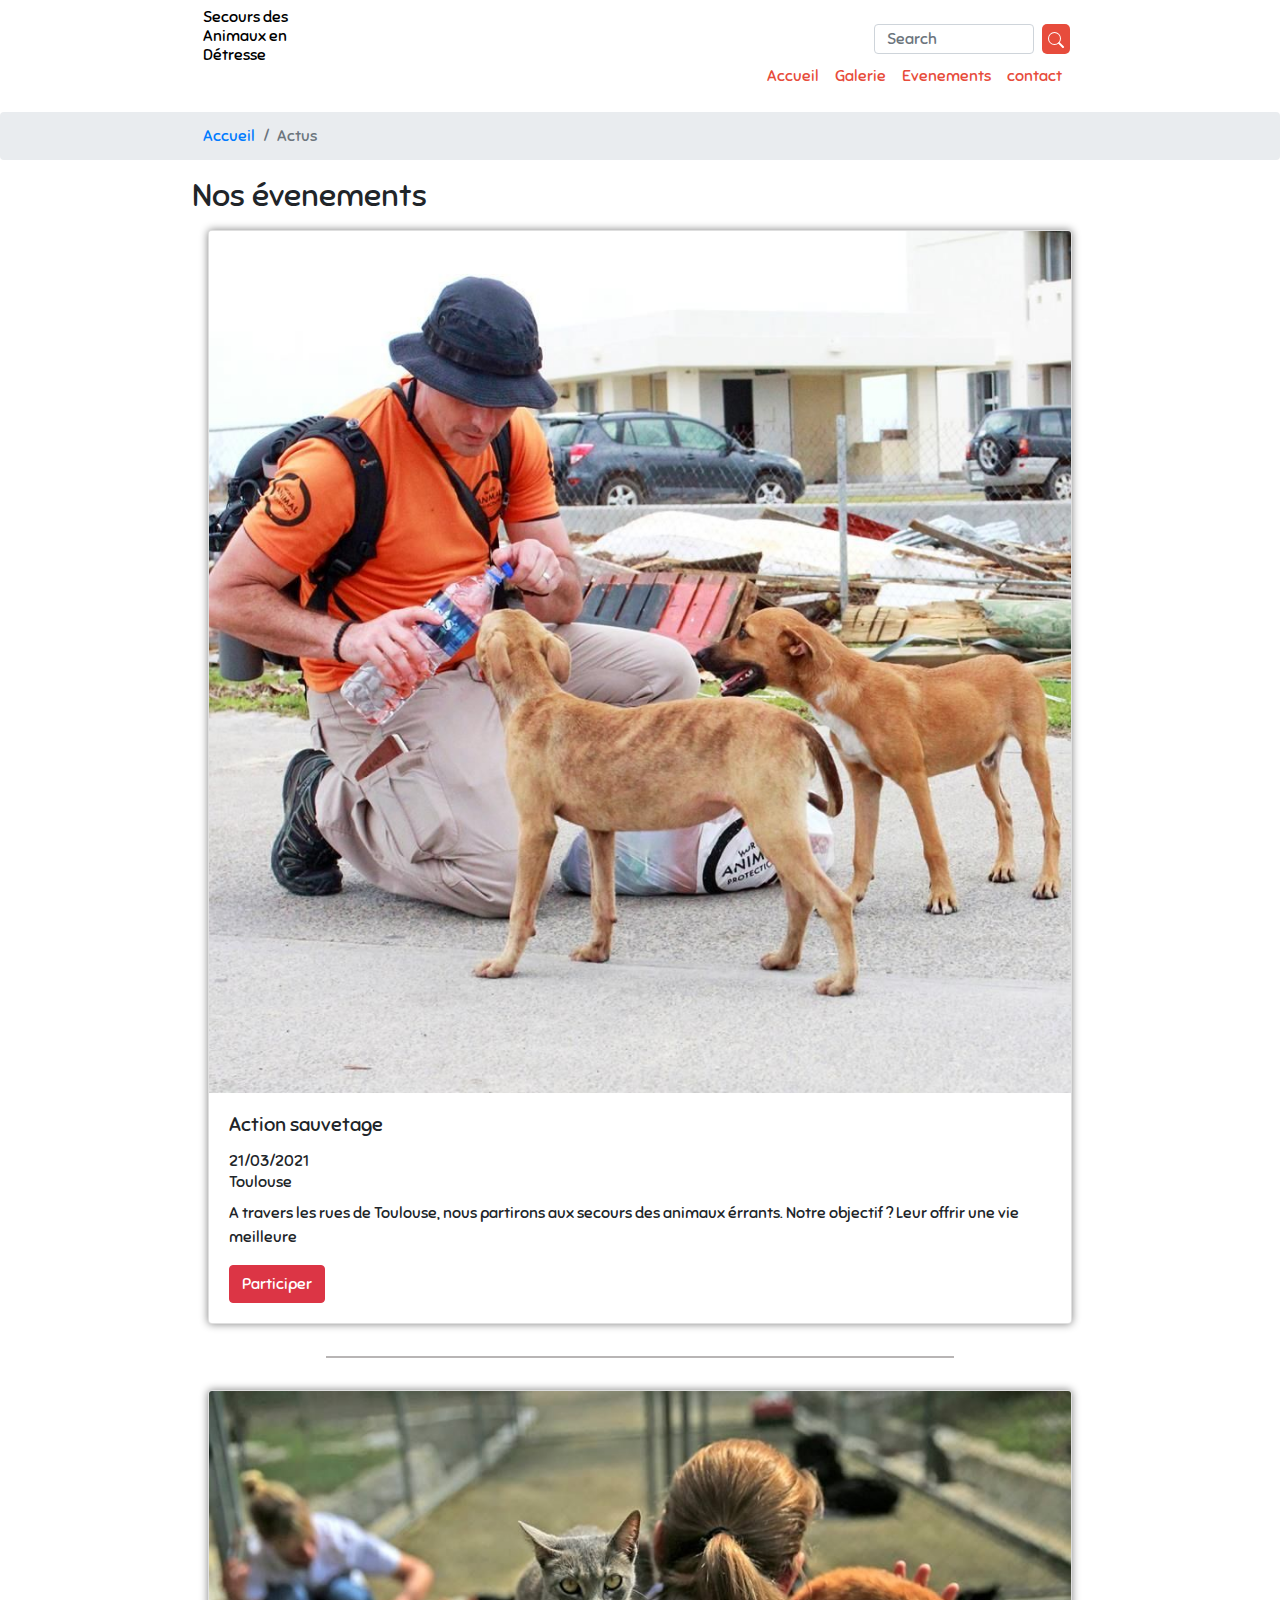
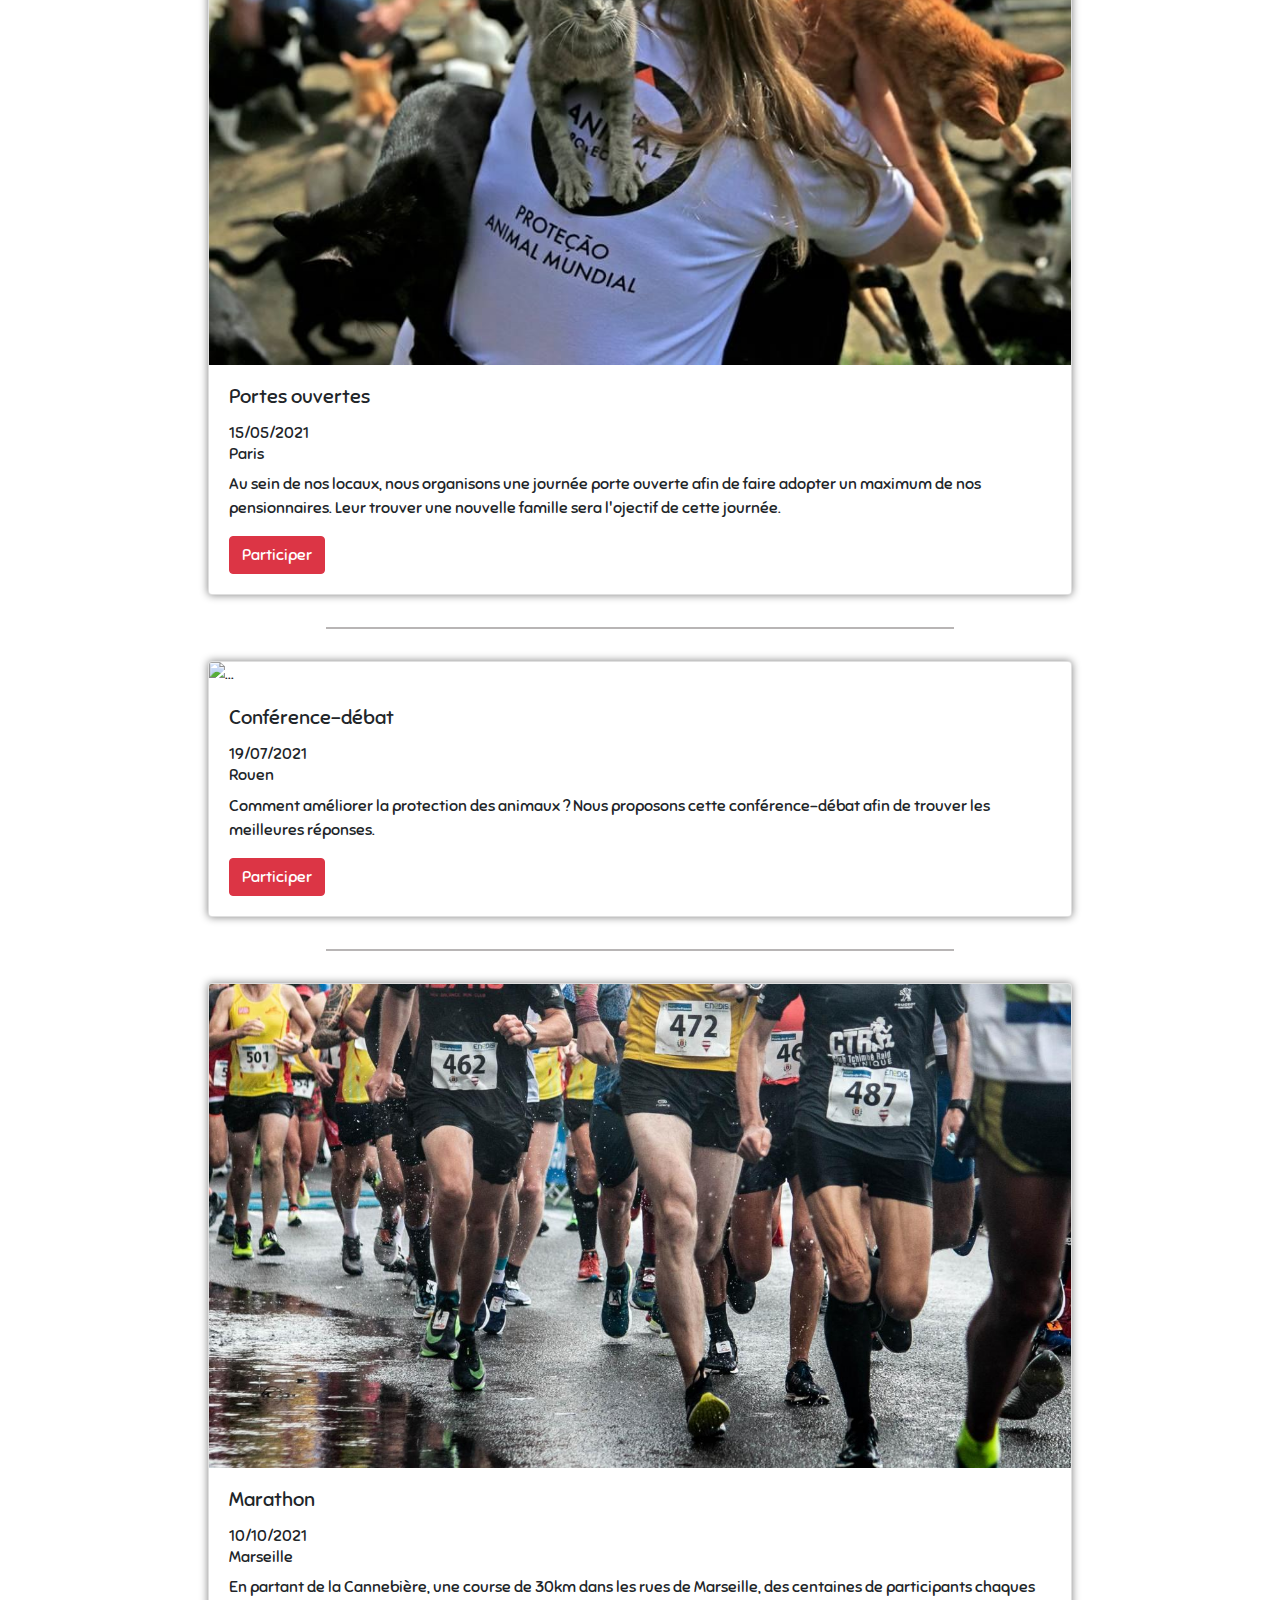
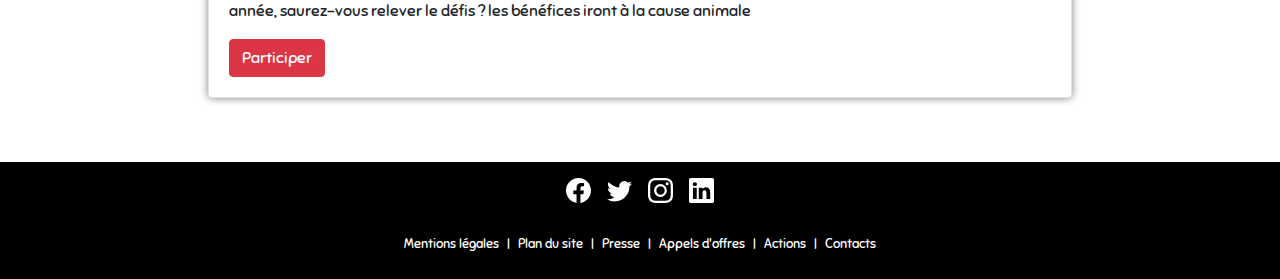
==== commit 24745113: "change path of images" ====
--- a/event.html
+++ b/event.html
@@ -51,7 +51,7 @@
                 <div class="col">
                     <h2 class="event-title">Nos évenements</h2>
                     <div class="card">
-                        <img src="../Project-1/Images/animals-in-communities.jpg" class="card-img-top" alt="..." />
+                        <img src="Images/animals-in-communities.jpg" class="card-img-top" alt="..." />
                         <div itemscope itemtype="http://schema.org/Event" class="card-body">
                             <h5 itemprop="name" class="card-title">Action sauvetage</h5>
                             <datetime itemprop="startDate" content="2021-03-21">21/03/2021</datetime>
@@ -63,7 +63,7 @@
                     </div>
                     <div class="border-separator-2"></div>
                     <div class="card">
-                        <img src="../Project-1/Images/world-animal-protection-office.jpg" class="card-img-top" alt="..." />
+                        <img src="Images/world-animal-protection-office.jpg" class="card-img-top" alt="..." />
                         <div itemscope itemtype="http://schema.org/Event" class="card-body">
                             <h5 itemprop="name" class="card-title">Portes ouvertes</h5>
                             <datetime itemprop="startDate" content="2021-05-15">15/05/2021</datetime>
@@ -75,7 +75,7 @@
                     </div>
                     <div class="border-separator-2"></div>
                     <div class="card">
-                        <img src="../Project-1/Images/conference.JPG" class="card-img-top" alt="..." />
+                        <img src="Images/conference.JPG" class="card-img-top" alt="..." />
                         <div itemscope itemtype="http://schema.org/Event" class="card-body">
                             <h5 itemprop="name" class="card-title">Conférence-débat</h5>
                             <datetime itemprop="startDate" content="2021-07-19">19/07/2021</datetime>
@@ -87,7 +87,7 @@
                     </div>
                     <div class="border-separator-2"></div>
                     <div class="card">
-                        <img src="../Project-1/Images/marathon.jpg" class="card-img-top" alt="..." />
+                        <img src="Images/marathon.jpg" class="card-img-top" alt="..." />
                         <div itemscope itemtype="http://schema.org/Event" class="card-body">
                             <h5 itemprop="name" class="card-title">Marathon</h5>
                             <datetime itemprop="startDate" content="2021-10-10">10/10/2021</datetime>
